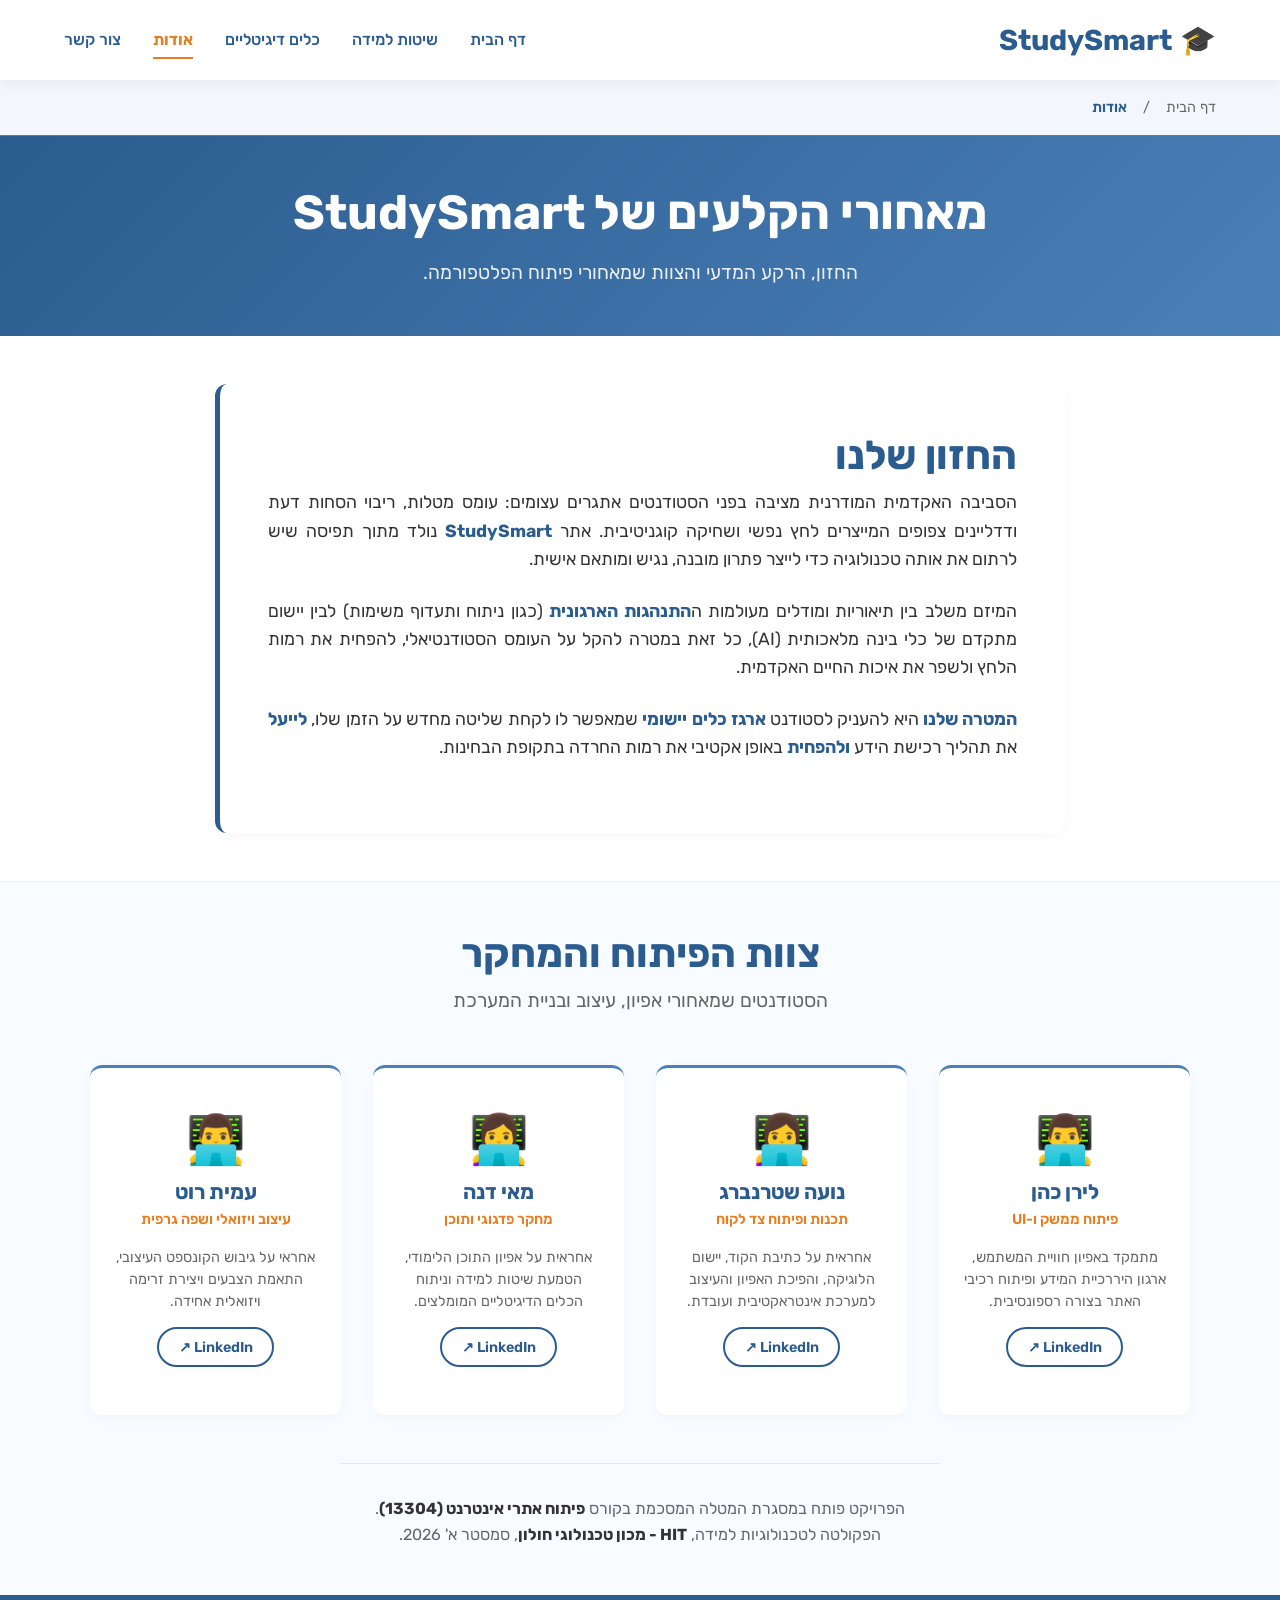
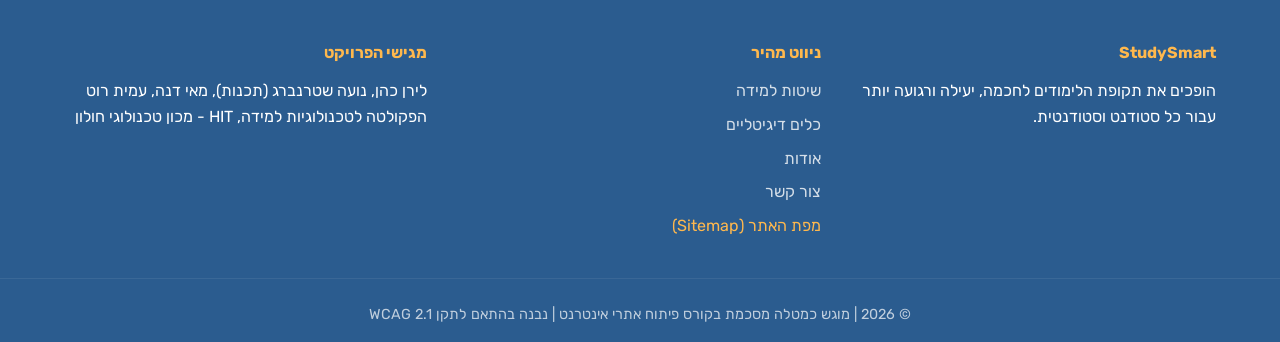
==== about.html @ d25eec4e "commit1 commit1" ====
﻿<!DOCTYPE html>
<html lang="he" dir="rtl">
    <head>
        <meta charset="UTF-8">
        <meta name="viewport" content="width=device-width, initial-scale=1.0">
        <meta name="description" content="אודות StudySmart - מיזם טכנולוגי-אקדמי לפיתוח מיומנויות למידה, ניהול זמן והפחתת לחץ בקרב סטודנטים.">
        <meta name="keywords" content="אודות, טכנולוגיות למידה, התנהגות ארגונית, ניהול זמן, HIT, למידה יעילה">
    
        <title>StudySmart | אודות הפרויקט</title>
        <link rel="icon" type="image/x-icon" href="img/favicon.ico">
    
        <link rel="preconnect" href="https://fonts.googleapis.com">
        <link rel="preconnect" href="https://fonts.gstatic.com" crossorigin>
        <link href="https://fonts.googleapis.com/css2?family=Rubik:wght@300;400;500;600;700&display=swap" rel="stylesheet">
    
        <link rel="stylesheet" href="styles/style.css">
    </head>
    <body>
        <header class="header">
        <div class="container navbar">
            <div class="logo-container">
                <a href="index.html" class="logo" aria-label="חזרה לדף הבית של StudySmart">
                    <span class="logo-icon" aria-hidden="true">🎓</span>
                    <span>StudySmart</span>
                </a>
            </div>
    
            <button class="hamburger" id="hamburger" aria-label="פתיחת תפריט ניווט" aria-expanded="false" aria-controls="navMenu">
                <span aria-hidden="true"></span>
                <span aria-hidden="true"></span>
                <span aria-hidden="true"></span>
            </button>
    
            <nav id="navMenu" aria-label="תפריט ניווט ראשי">
                <ul class="nav-menu">
                    <li><a href="index.html" class="nav-link">דף הבית</a></li>
                    <li><a href="methods.html" class="nav-link">שיטות למידה</a></li>
                    <li><a href="tools.html" class="nav-link">כלים דיגיטליים</a></li>
                    <li><a href="about.html" class="nav-link active" aria-current="page">אודות</a></li>
                    <li><a href="contactUs.html" class="nav-link">צור קשר</a></li>
                </ul>
            </nav>
        </div>
    </header>
        <main id="main-content">
            <nav aria-label="פירורי לחם" class="breadcrumbs-container">
                <div class="container">
                    <ol class="breadcrumbs">
                        <li><a href="index.html" title="חזרה לדף הבית">דף הבית</a></li>
                        <li aria-current="page">אודות</li>
                    </ol>
                </div>
            </nav>
        
            <section class="page-header text-center" aria-labelledby="page-title">
                <div class="container">
                    <h1 id="page-title" class="page-title">מאחורי הקלעים של StudySmart</h1>
                    <p class="page-subtitle">החזון, הרקע המדעי והצוות שמאחורי פיתוח הפלטפורמה.</p>
                </div>
            </section>
        
            <section id="project-vision" class="section section-light" aria-labelledby="vision-heading">
                <div class="container">
                    <div class="about-story-block">
                        <div class="story-content">
                            <h2 id="vision-heading" class="section-title">החזון שלנו</h2>
                            <p>הסביבה האקדמית המודרנית מציבה בפני הסטודנטים אתגרים עצומים: עומס מטלות, ריבוי הסחות דעת ודדליינים צפופים המייצרים לחץ נפשי ושחיקה קוגניטיבית. אתר <strong>StudySmart</strong> נולד מתוך תפיסה שיש לרתום את אותה טכנולוגיה כדי לייצר פתרון מובנה, נגיש ומותאם אישית.</p>
                            <p>המיזם משלב בין תיאוריות ומודלים מעולמות ה<strong>התנהגות הארגונית</strong> (כגון ניתוח ותעדוף משימות) לבין יישום מתקדם של כלי בינה מלאכותית (AI), כל זאת במטרה להקל על העומס הסטודנטיאלי, להפחית את רמות הלחץ ולשפר את איכות החיים האקדמית.</p>
                            <p>
                                <strong> המטרה שלנו </strong>
                                היא להעניק לסטודנט
                                <strong> ארגז כלים יישומי </strong>
                                שמאפשר לו לקחת שליטה מחדש על הזמן שלו,
                                <strong> לייעל </strong>
                                את תהליך רכישת הידע
                                <strong> ולהפחית </strong>
                                באופן אקטיבי את רמות החרדה בתקופת הבחינות.</p>
                        </div>
                    </div>
                </div>
            </section>
        
            <section id="project-team" class="section section-team" aria-labelledby="team-heading">
                <div class="container">
                    <div class="section-header">
                        <h2 id="team-heading" class="section-title">צוות הפיתוח והמחקר</h2>
                        <p class="section-subtitle">הסטודנטים שמאחורי אפיון, עיצוב ובניית המערכת</p>
                    </div>
        
                    <div class="team-grid">
                        <article class="team-card">
                            <div class="team-avatar" aria-hidden="true">👨‍💻</div>
                            <h3>לירן כהן</h3>
                            <p class="team-role">פיתוח ממשק ו-UI</p>
                            <p class="team-bio">מתמקד באפיון חוויית המשתמש, ארגון היררכיית המידע ופיתוח רכיבי האתר בצורה רספונסיבית.</p>
                            <a href="https://www.linkedin.com/in/lirancohen100/" target="_blank" rel="noopener noreferrer" class="btn btn-outline btn-small" style="margin-top: 15px;" aria-label="פרופיל הלינקדאין של לירן כהן">LinkedIn ↗</a>
                        </article>
        
                        <article class="team-card">
                            <div class="team-avatar" aria-hidden="true">👩‍💻</div>
                            <h3>נועה שטרנברג</h3>
                            <p class="team-role">תכנות ופיתוח צד לקוח</p>
                            <p class="team-bio"> אחראית על כתיבת הקוד, יישום הלוגיקה, והפיכת האפיון והעיצוב למערכת אינטראקטיבית ועובדת.</p>
                            <a href="https://www.linkedin.com/" target="_blank" rel="noopener noreferrer" class="btn btn-outline btn-small" style="margin-top: 15px;" aria-label="פרופיל הלינקדאין של נועה שטרנברג">LinkedIn ↗</a>
                        </article>
        
                        <article class="team-card">
                            <div class="team-avatar" aria-hidden="true">👩‍💻</div>
                            <h3>מאי דנה</h3>
                            <p class="team-role">מחקר פדגוגי ותוכן</p>
                            <p class="team-bio">אחראית על אפיון התוכן הלימודי, הטמעת שיטות למידה וניתוח הכלים הדיגיטליים המומלצים.</p>
                            <a href="https://www.linkedin.com/in/mai-dana-917b2a302/" target="_blank" rel="noopener noreferrer" class="btn btn-outline btn-small" style="margin-top: 15px;" aria-label="פרופיל הלינקדאין של מאי דנה">LinkedIn ↗</a>
                        </article>
        
                        <article class="team-card">
                            <div class="team-avatar" aria-hidden="true">👨‍💻</div>
                            <h3>עמית רוט</h3>
                            <p class="team-role">עיצוב ויזואלי ושפה גרפית</p>
                            <p class="team-bio">אחראי על גיבוש הקונספט העיצובי, התאמת הצבעים ויצירת זרימה ויזואלית אחידה.</p>
                            <a href="https://www.linkedin.com/in/amit-roth-a3557a398/?skipRedirect=true" target="_blank" rel="noopener noreferrer" class="btn btn-outline btn-small" style="margin-top: 15px;" aria-label="פרופיל הלינקדאין של עמית רוט">LinkedIn ↗</a>
                        </article>
                    </div>
        
                    <div class="academic-context text-center">
                        <p>הפרויקט פותח במסגרת המטלה המסכמת בקורס <strong>פיתוח אתרי אינטרנט (13304)</strong>.</p>
                        <p>הפקולטה לטכנולוגיות למידה, <strong>HIT - מכון טכנולוגי חולון</strong>, סמסטר א' 2026.</p>
                    </div>
                </div>
            </section>
        </main>
        <footer class="footer">
            <div class="container footer-content">
                <div class="footer-section">
                    <h4>StudySmart</h4>
                    <p>הופכים את תקופת הלימודים לחכמה, יעילה ורגועה יותר עבור כל סטודנט וסטודנטית.</p>
                </div>
        
                <div class="footer-section">
                    <h4>ניווט מהיר</h4>
                    <ul class="footer-links">
                        <li><a href="methods.html">שיטות למידה</a></li>
                        <li><a href="tools.html">כלים דיגיטליים</a></li>
                        <li><a href="about.html">אודות</a></li>
                        <li><a href="contactUs.html">צור קשר</a></li>
                        <li><a href="sitemap.html" class="highlight-link">מפת האתר (Sitemap)</a></li>
                    </ul>
                </div>
        
                <div class="footer-section">
                    <h4>מגישי הפרויקט</h4>
                    <p>לירן כהן, נועה שטרנברג (תכנות), מאי דנה, עמית רוט</p>
                    <p>הפקולטה לטכנולוגיות למידה, HIT - מכון טכנולוגי חולון</p>
                </div>
            </div>
        
            <div class="footer-bottom text-center">
                <p>&copy; 2026 | מוגש כמטלה מסכמת בקורס פיתוח אתרי אינטרנט | נבנה בהתאם לתקן WCAG 2.1</p>
            </div>
        </footer>
        <script src="jScripts/script.js"></script>
    </body>
</html>
---- styles/style.css ----
﻿/* ==========================================================================
   1. משתנים גלובליים והגדרות בסיס (Variables & Reset)
   ========================================================================== */
:root {
    --primary-color: #2b5c8f;
    --primary-light: #4a80b8;
    --secondary-color: #e67e22;
    --background-light: #f8fbff;
    --text-main: #333333;
    --text-muted: #666666;
    --white: #ffffff;
    --focus-color: #ffb84d;
    --tip-gradient: linear-gradient(135deg, #4b377c 0%, #6c5ce7 100%);
    --spacing-xs: 0.5rem;
    --spacing-sm: 1rem;
    --spacing-md: 1.5rem;
    --spacing-lg: 2rem;
    --spacing-xl: 3rem;
    --transition-fast: 0.2s ease;
    --transition-smooth: 0.4s ease-in-out;
}

* {
    margin: 0;
    padding: 0;
    box-sizing: border-box;
}

body {
    font-family: 'Rubik', sans-serif;
    background-color: var(--background-light);
    color: var(--text-main);
    line-height: 1.6;
    overflow-x: hidden;
    cursor: default;
}

h1, h2, h3, h4 {
    font-weight: 700;
    line-height: 1.2;
    color: var(--primary-color);
}

a {
    text-decoration: none;
    color: var(--primary-color);
    transition: color var(--transition-fast);
}

a:hover {
    color: var(--secondary-color);
}

.text-center {
    text-align: center;
}

/* ==========================================================================
   2. נגישות ועזרי תצוגה (Accessibility & Utilities)
   ========================================================================== */
.skip-to-main {
    position: absolute;
    top: 0;
    left: 0;
    background-color: var(--primary-color);
    color: var(--white);
    padding: var(--spacing-sm) var(--spacing-lg);
    z-index: 9999;
    opacity: 0;
    pointer-events: none;
    text-decoration: none;
    font-weight: 600;
}

.skip-to-main:focus {
    opacity: 1;
    pointer-events: auto;
}

a:focus, button:focus, input:focus, textarea:focus {
    outline: 3px solid var(--focus-color);
    outline-offset: 4px;
}

.visual-hidden {
    position: absolute;
    width: 1px;
    height: 1px;
    padding: 0;
    margin: 0;
    overflow: hidden;
    clip: rect(0, 0, 0, 0);
    border: 0;
}

/* ==========================================================================
   3. מבנה גלובלי (Layout, Header & Footer)
   ========================================================================== */
.container {
    max-width: 1200px;
    margin: 0 auto;
    padding: 0 var(--spacing-md);
    width: 100%;
}

main > section {
    padding: var(--spacing-xl) 0;
}

.section-light {
    background-color: var(--white);
}

.section-header {
    text-align: center;
    margin-bottom: var(--spacing-xl);
}

.section-title {
    font-size: 2.5rem;
    margin-bottom: var(--spacing-xs);
}

.section-subtitle {
    font-size: 1.2rem;
    color: var(--text-muted);
}

/* --- Header & Navbar --- */
.header {
    background-color: var(--white);
    box-shadow: 0 4px 15px rgba(0, 0, 0, 0.05);
    position: sticky;
    top: 0;
    z-index: 1000;
}

.navbar {
    display: flex;
    justify-content: space-between;
    align-items: center;
    height: 80px;
}

.logo-container {
    font-size: 1.8rem;
    margin: 0;
}

.logo {
    display: flex;
    align-items: center;
    gap: var(--spacing-xs);
    font-weight: 700;
}

.nav-menu {
    display: flex;
    list-style: none;
    gap: var(--spacing-lg);
}

.nav-link[aria-current="page"] {
    color: var(--secondary-color);
    font-weight: 700;
    border-bottom: 2px solid var(--secondary-color);
}

.nav-link {
    font-weight: 500;
    padding: var(--spacing-xs) 0;
}

.hamburger {
    display: none;
    background: none;
    border: none;
    cursor: pointer;
    flex-direction: column;
    gap: 5px;
    padding: 5px;
}

.hamburger span {
    display: block;
    width: 25px;
    height: 3px;
    background-color: var(--primary-color);
    border-radius: 3px;
    transition: var(--transition-fast);
}

/* --- Footer --- */
.footer {
    background-color: var(--primary-color);
    color: var(--white);
    padding: var(--spacing-xl) 0 var(--spacing-sm);
}

.footer h4 {
    color: var(--focus-color);
    margin-bottom: var(--spacing-sm);
}

.footer-content {
    display: grid;
    grid-template-columns: repeat(auto-fit, minmax(200px, 1fr));
    gap: var(--spacing-lg);
    margin-bottom: var(--spacing-lg);
}

.footer-links {
    list-style: none;
}

.footer-links li {
    margin-bottom: var(--spacing-xs);
}

.footer-links a {
    color: var(--white);
    opacity: 0.8;
}

.footer-links a:hover, .footer-links .highlight-link {
    opacity: 1;
    color: var(--focus-color);
}

.footer-bottom {
    border-top: 1px solid rgba(255, 255, 255, 0.1);
    padding-top: var(--spacing-md);
    font-size: 0.9rem;
    opacity: 0.7;
}

/* ==========================================================================
   4. רכיבי UI קבועים (Components)
   ========================================================================== */
/* --- Buttons --- */
.btn {
    display: inline-block;
    padding: var(--spacing-sm) var(--spacing-lg);
    border-radius: 30px;
    font-weight: 600;
    text-align: center;
    cursor: pointer;
    transition: all var(--transition-fast);
    border: 2px solid transparent;
}

.btn-small {
    padding: 0.4rem 1.2rem;
    font-size: 0.9rem;
}

.btn-primary {
    background-color: var(--primary-color);
    color: var(--white);
    box-shadow: 0 4px 10px rgba(43, 92, 143, 0.3);
}

.btn-secondary {
    background-color: var(--secondary-color);
    color: var(--white);
    box-shadow: 0 4px 10px rgba(230, 126, 34, 0.3);
}

.btn-outline {
    background-color: transparent;
    color: var(--primary-color);
    border-color: var(--primary-color);
}

/* --- Breadcrumbs --- */
.breadcrumbs-container {
    background-color: rgba(0, 0, 0, 0.02);
    padding: var(--spacing-sm) 0;
    border-bottom: 1px solid var(--primary-light);
}

.breadcrumbs {
    list-style: none;
    display: flex;
    gap: var(--spacing-sm);
    font-size: 0.9rem;
}

.breadcrumbs li {
    display: flex;
    align-items: center;
}

.breadcrumbs li:not(:last-child)::after {
    content: '/';
    margin-right: var(--spacing-sm);
    color: var(--text-muted);
}

.breadcrumbs a {
    color: var(--text-muted);
}

.breadcrumbs a:hover {
    color: var(--primary-color);
}

.breadcrumbs li[aria-current="page"] {
    font-weight: 600;
    color: var(--primary-color);
}

/* --- Page Headers --- */
.page-header {
    padding: var(--spacing-xl) 0;
    background: linear-gradient(135deg, var(--primary-color) 0%, var(--primary-light) 100%);
}

.page-title {
    font-size: 3rem;
    color: var(--white);
    margin-bottom: var(--spacing-sm);
}

.page-subtitle {
    font-size: 1.2rem;
    color: rgba(255, 255, 255, 0.9);
}

/* --- Forms (Global styles derived from contact form) --- */
.form-group {
    display: flex;
    flex-direction: column;
    gap: var(--spacing-xs);
}

.form-group label {
    font-weight: 600;
    font-size: 0.95rem;
    color: var(--primary-color);
}

.required-star {
    color: #e74c3c;
    margin-right: 0.2rem;
}

.form-group input,
.form-group select,
.form-group textarea {
    font-family: 'Rubik', sans-serif;
    padding: var(--spacing-sm);
    border: 1px solid var(--primary-light);
    border-radius: 6px;
    font-size: 1rem;
    background-color: var(--background-light);
    color: var(--text-main);
    transition: border-color var(--transition-fast), box-shadow var(--transition-fast);
    width: 100%;
}

.form-group input:focus,
.form-group select:focus,
.form-group textarea:focus {
    border-color: var(--primary-color);
    box-shadow: 0 0 0 3px rgba(43, 92, 143, 0.15);
}

/* ==========================================================================
   5. סקשנים - עמוד הבית (Home Page Sections)
   ========================================================================== */
/* --- Hero --- */
.hero {
    text-align: center;
    padding: 80px 0;
    position: relative;
    border-bottom: 5px solid var(--secondary-color);

    background-image: linear-gradient(rgba(0, 0, 0, 0.2), rgba(0, 0, 0, 0.2)), url("../img/bg.png");
    background-repeat: no-repeat;
    background-position: center center;
    background-size: cover;
}

.hero-content {
    background-color: rgba(255, 255, 255, 0.9);
    padding: var(--spacing-xl);
    border-radius: 15px;
    box-shadow: 0 10px 30px rgba(0, 0, 0, 0.05);
    max-width: 800px;
    margin: 0 auto;
}

.hero-title {
    font-size: 3.2rem;
    margin-bottom: var(--spacing-sm);
}

.hero-subtitle {
    font-size: 1.2rem;
    margin-bottom: var(--spacing-lg);
    color: var(--text-muted);
}

.hero-buttons {
    display: flex;
    justify-content: center;
    gap: var(--spacing-md);
}

/* --- Feature Cards --- */
.cards-grid {
    display: grid;
    grid-template-columns: repeat(auto-fit, minmax(250px, 1fr));
    gap: var(--spacing-lg);
}

.feature-card {
    display: flex;
    flex-direction: column;
    background-color: var(--white);
    padding: var(--spacing-xl) var(--spacing-lg);
    border-radius: 12px;
    text-align: center;
    box-shadow: 0 5px 15px rgba(0, 0, 0, 0.05);
    border-top: 4px solid var(--primary-light);
    transition: transform var(--transition-smooth), box-shadow var(--transition-smooth);
}

.card-icon {
    font-size: 3rem;
    margin-bottom: var(--spacing-md);
}

.feature-card h3 {
    margin-bottom: var(--spacing-sm);
}

.feature-card p {
    flex-grow: 1;
    color: var(--text-muted);
    margin-bottom: 2.5rem;
}

/* --- Sound Lab --- */
.section-sounds {
    background-color: var(--background-light);
    border-top: 1px solid rgba(0, 0, 0, 0.05);
}

.sounds-grid {
    display: grid;
    grid-template-columns: repeat(auto-fit, minmax(280px, 1fr));
    gap: var(--spacing-lg);
}

.sound-card {
    background-color: var(--white);
    padding: var(--spacing-xl);
    border-radius: 15px;
    text-align: center;
    box-shadow: 0 4px 15px rgba(0, 0, 0, 0.04);
    transition: transform var(--transition-fast), box-shadow var(--transition-fast);
    border-bottom: 4px solid var(--primary-light);
}

.sound-icon {
    font-size: 3.5rem;
    margin-bottom: var(--spacing-md);
    display: inline-block;
    padding: var(--spacing-sm);
    background-color: var(--background-light);
    border-radius: 50%;
}

.sound-content h3 {
    margin-bottom: var(--spacing-sm);
    font-size: 1.4rem;
}

.sound-content p {
    color: var(--text-muted);
    margin-bottom: var(--spacing-lg);
    font-size: 0.95rem;
}

/* --- Tip of the Day (Aside) --- */
.tip-of-the-day {
    background: var(--tip-gradient);
    color: var(--white);
    padding: var(--spacing-xl) 0;
    border-radius: 10px;
    margin-top: var(--spacing-xl);
    margin-bottom: 80px;
    box-shadow: 0 10px 25px rgba(75, 55, 124, 0.25);
}

.tip-of-the-day h2 {
    color: var(--focus-color);
    font-size: 2rem;
    margin-bottom: var(--spacing-sm);
}

.aside-text {
    font-size: 1.2rem;
    max-width: 800px;
    margin: 0 auto;
    font-weight: 400;
}

/* ==========================================================================
   6. עמודים פנימיים (Internal Pages)
   ========================================================================== */

/* --- 6.1 שיטות: מטריצת אייזנהואר --- */
.eisenhower-grid {
    display: grid;
    grid-template-columns: 1fr 1fr;
    gap: var(--spacing-md);
    max-width: 900px;
    margin: 0 auto;
}

.matrix-box {
    background-color: var(--white);
    padding: var(--spacing-lg);
    border-radius: 12px;
    box-shadow: 0 4px 15px rgba(0, 0, 0, 0.05);
    border-right: 5px solid transparent;
    transition: transform var(--transition-fast), box-shadow var(--transition-fast);
}

.matrix-box h3 {
    margin-bottom: var(--spacing-xs);
    font-size: 1.3rem;
}

.matrix-tag {
    display: inline-block;
    padding: 0.2rem 0.6rem;
    border-radius: 4px;
    font-size: 0.8rem;
    font-weight: 700;
    margin-bottom: var(--spacing-md);
    color: var(--white);
}

.box-do { border-right-color: #e74c3c; }
.box-do .matrix-tag { background-color: #e74c3c; }
.box-do h3 { color: #e74c3c; }

.box-schedule { border-right-color: #3498db; }
.box-schedule .matrix-tag { background-color: #3498db; }
.box-schedule h3 { color: #3498db; }

.box-delegate { border-right-color: #f39c12; }
.box-delegate .matrix-tag { background-color: #f39c12; }
.box-delegate h3 { color: #f39c12; }

.box-drop { border-right-color: #9b59b6; }
.box-drop .matrix-tag { background-color: #9b59b6; }
.box-drop h3 { color: #9b59b6; }

.eisenhower-grid-wrapper {
    display: grid;
    grid-template-columns: 1fr 350px;
    gap: 40px;
    align-items: start;
    margin-top: var(--spacing-xl);
}

/* עיצוב הקנבס והפתקים */
.practice-canvas-area {
    background-color: #fcfcfc;
    border: 2px dashed var(--primary-light);
    border-radius: 15px;
    padding: 25px;
    box-shadow: inset 0 0 15px rgba(0,0,0,0.02);
}

.task-input-group {
    display: flex;
    gap: 10px;
    margin: 20px 0;
}

.notes-pool {
    min-height: 300px;
    display: flex;
    flex-wrap: wrap;
    gap: 15px;
    padding: 10px;
    background-color: rgba(0,0,0,0.02);
    border-radius: 8px;
}

.sticky-note {
    background-color: #fff4bd;
    color: #333;
    padding: 15px;
    width: 130px;
    min-height: 80px;
    box-shadow: 3px 3px 10px rgba(0,0,0,0.1);
    border-radius: 2px;
    cursor: grab;
    font-weight: 500;
    font-size: 0.9rem;
    text-align: center;
    display: flex;
    align-items: center;
    justify-content: center;
    border-bottom: 2px solid #e1d48c;
}

/* מצב גרירה מעל רבע */
.matrix-box.drag-over {
    background-color: rgba(43, 92, 143, 0.1);
    border-style: dashed;
}

/* --- 6.2 שיטות: פומודורו --- */
.steps-list {
    margin-top: var(--spacing-md);
    padding-right: var(--spacing-lg);
}

.steps-list li {
    margin-bottom: var(--spacing-sm);
    padding-right: var(--spacing-xs);
}

.pomodoro-interactive-widget {
    display: flex;
    flex-direction: column;
    align-items: center;
    justify-content: center;
    margin: var(--spacing-lg) 0;
}

.timer-wrapper {
    position: relative;
    width: 200px;
    height: 200px;
}

/* סיבוב ה-SVG כדי שהפס האדום יתחיל בדיוק מלמעלה (12 בשעון) */
.progress-ring {
    transform: rotate(270deg);
}

.progress-ring-active {
    stroke-dasharray: 553; /* היקף המעגל */
    stroke-dashoffset: 0;
    transition: stroke-dashoffset 1s linear;
    stroke-linecap: round;
}

/* מרכוז הטקסט בתוך העיגול בצורה נקייה */
.timer-display {
    position: absolute;
    top: 0;
    left: 0;
    width: 100%;
    height: 100%;
    display: flex;
    align-items: center;
    justify-content: center;
    font-size: 3.5rem;
    font-weight: 700;
    color: var(--primary-color);
    font-family: 'Rubik', sans-serif;
}

.timer-controls {
    margin-top: var(--spacing-md);
    display: flex;
    gap: var(--spacing-sm);
}

/* פריסת שתי כרטיסיות לפומודורו */
.pomodoro-split-layout {
    display: grid;
    grid-template-columns: 1.5fr 1fr; /* נותן קצת יותר מקום לטקסט מאשר לטיימר */
    gap: 30px;
    align-items: stretch; /* דואג ששתי הכרטיסיות יהיו באותו גובה */
    margin-top: var(--spacing-lg);
}

/* עיצוב משותף לשתי הכרטיסיות */
.pomodoro-info-card,
.pomodoro-timer-card {
    background-color: var(--white);
    border-radius: 15px;
    padding: 40px;
    box-shadow: 0 5px 20px rgba(0, 0, 0, 0.05);
    border: 1px solid rgba(0, 0, 0, 0.02);
}

/* מירכוז התוכן בתוך כרטיסיית הטיימר */
.pomodoro-timer-card {
    display: flex;
    flex-direction: column;
    align-items: center;
    text-align: center;
    justify-content: center;
}

/* --- 6.3 כלים דיגיטליים --- */
.tools-layout {
    display: grid;
    grid-template-columns: repeat(auto-fit, minmax(300px, 1fr));
    gap: var(--spacing-lg);
    max-width: 1000px;
    margin: 0 auto;
}

.tool-item-card {
    display: flex;
    flex-direction: column;
    background-color: var(--white);
    padding: var(--spacing-lg);
    border-radius: 12px;
    box-shadow: 0 4px 12px rgba(0, 0, 0, 0.03);
    border: 1px solid rgba(43, 92, 143, 0.1);
    transition: transform var(--transition-fast), box-shadow var(--transition-fast);
}

.tool-badge {
    align-self: flex-start;
    background-color: rgba(230, 126, 34, 0.12);
    color: var(--secondary-color);
    padding: 0.2rem 0.8rem;
    border-radius: 4px;
    font-size: 0.8rem;
    font-weight: 600;
    margin-bottom: var(--spacing-sm);
}

.tool-item-card h3 {
    font-size: 1.4rem;
    margin-bottom: var(--spacing-xs);
    color: var(--primary-color);
}

.tool-item-card p {
    color: var(--text-muted);
    font-size: 0.95rem;
    margin-bottom: var(--spacing-lg);
    flex-grow: 1;
}

.tool-item-card .btn {
    align-self: flex-start;
}

.quizlet-banner-box {
    display: flex;
    align-items: center;
    background: linear-gradient(135deg, #edf4fc 0%, #dbe9f9 100%);
    padding: var(--spacing-xl);
    border-radius: 15px;
    gap: var(--spacing-xl);
    box-shadow: 0 5px 15px rgba(0, 0, 0, 0.03);
}

.tool-logo {
    width: 100px;
    max-height: 100%;
    object-fit: contain;
    filter: drop-shadow(0 2px 4px rgba(0,0,0,0.05));
}

.quizlet-main-logo {
    width: 100px;
    height: auto;
    filter: drop-shadow(0 4px 8px rgba(0,0,0,0.1));
}

.quizlet-info {
    flex: 2;
}

.quizlet-info h2 {
    font-size: 2rem;
    margin-bottom: var(--spacing-sm);
    color: var(--primary-color);
}

.quizlet-info p {
    color: var(--text-main);
    margin-bottom: var(--spacing-lg);
    font-size: 1.05rem;
}

.quizlet-visual-container {
    flex: 1;
    font-size: 5rem;
    text-align: center;
    line-height: 1;
}

/* --- 6.4 עמוד אודות --- */
.about-story-block {
    max-width: 850px;
    margin: 0 auto;
    background-color: var(--white);
    padding: var(--spacing-xl);
    border-radius: 12px;
    box-shadow: 0 4px 15px rgba(0, 0, 0, 0.03);
    border-left: 5px solid var(--primary-color);
}

.story-content p {
    font-size: 1.1rem;
    color: var(--text-main);
    margin-bottom: var(--spacing-md);
    text-align: justify;
}

.story-content strong {
    color: var(--primary-color);
}

.section-team {
    background-color: var(--background-light);
    border-top: 1px solid rgba(0, 0, 0, 0.05);
}

.team-grid {
    display: grid;
    grid-template-columns: repeat(auto-fit, minmax(220px, 1fr));
    gap: var(--spacing-lg);
    max-width: 1100px;
    margin: 0 auto var(--spacing-xl);
}

.team-card {
    background-color: var(--white);
    padding: var(--spacing-xl) var(--spacing-md);
    border-radius: 12px;
    text-align: center;
    box-shadow: 0 4px 12px rgba(0, 0, 0, 0.03);
    border-top: 3px solid var(--primary-light);
    transition: transform var(--transition-fast), box-shadow var(--transition-fast);
}

.team-avatar {
    font-size: 3rem;
    margin-bottom: var(--spacing-sm);
    line-height: 1;
}

.team-card h3 {
    font-size: 1.3rem;
    color: var(--primary-color);
    margin-bottom: 0.2rem;
}

.team-role {
    font-size: 0.9rem;
    font-weight: 600;
    color: var(--secondary-color);
    margin-bottom: var(--spacing-sm);
}

.team-bio {
    font-size: 0.9rem;
    color: var(--text-muted);
    line-height: 1.5;
}

.academic-context {
    max-width: 600px;
    margin: var(--spacing-xl) auto 0;
    padding-top: var(--spacing-lg);
    border-top: 1px solid rgba(0, 0, 0, 0.08);
    color: var(--text-muted);
    font-size: 1rem;
}

.academic-context strong {
    color: var(--text-main);
}

/* --- 6.5 צור קשר --- */
.contact-wrapper {
    display: grid;
    grid-template-columns: 2fr 1fr;
    gap: var(--spacing-xl);
    max-width: 1100px;
    margin: 0 auto;
}

.contact-form-container {
    background-color: var(--white);
    padding: var(--spacing-xl);
    border-radius: 12px;
    box-shadow: 0 4px 15px rgba(0, 0, 0, 0.03);
}

.contact-form {
    display: flex;
    flex-direction: column;
    gap: var(--spacing-md);
}

.btn-submit {
    align-self: flex-start;
    padding: var(--spacing-sm) var(--spacing-xl);
    font-size: 1.05rem;
}

.contact-info-container {
    display: flex;
    flex-direction: column;
    gap: var(--spacing-lg);
}

.info-card {
    background-color: var(--white);
    padding: var(--spacing-lg);
    border-radius: 12px;
    box-shadow: 0 4px 15px rgba(0, 0, 0, 0.03);
    border-right: 4px solid var(--secondary-color);
}

.info-card h3 {
    font-size: 1.25rem;
    margin-bottom: var(--spacing-sm);
    color: var(--primary-color);
}

.info-details {
    color: var(--text-muted);
    font-size: 0.95rem;
    margin-bottom: var(--spacing-md);
}

.info-list,
.team-names-list {
    list-style: none;
    display: flex;
    flex-direction: column;
    gap: var(--spacing-xs);
    font-size: 0.95rem;
}

.info-list li strong {
    color: var(--primary-color);
}

.team-names-list li {
    position: relative;
    padding-right: var(--spacing-sm);
}

.team-names-list li::before {
    content: "•";
    color: var(--secondary-color);
    position: absolute;
    right: 0;
    font-weight: bold;
}

/* --- 6.6 מפת האתר --- */
.sitemap-container {
    max-width: 800px;
    margin: 0 auto;
    background-color: var(--white);
    padding: var(--spacing-xl);
    border-radius: 12px;
    box-shadow: 0 4px 15px rgba(0, 0, 0, 0.03);
}

.sitemap-list,
.sitemap-sublist,
.sitemap-sublist-inner {
    list-style: none;
}

.sitemap-sublist {
    padding-right: var(--spacing-lg);
    margin-top: var(--spacing-md);
    border-right: 2px solid var(--primary-light);
}

.sitemap-sublist-inner {
    padding-right: var(--spacing-lg);
    margin-top: var(--spacing-xs);
    border-right: 2px dashed rgba(43, 92, 143, 0.3);
    margin-bottom: var(--spacing-md);
}

.sitemap-list li {
    margin-bottom: var(--spacing-sm);
    position: relative;
}

.sitemap-link,
.sitemap-link-minor {
    display: inline-block;
    padding: var(--spacing-xs) var(--spacing-sm);
    border-radius: 6px;
    transition: background-color var(--transition-fast), color var(--transition-fast);
}

.sitemap-main {
    font-size: 1.4rem;
    font-weight: 700;
    color: var(--primary-color);
    background-color: rgba(43, 92, 143, 0.1);
}

.sitemap-link {
    font-size: 1.1rem;
    font-weight: 600;
}

.sitemap-link-minor {
    font-size: 0.95rem;
    color: var(--text-muted);
}

.sitemap-current {
    color: var(--secondary-color);
    pointer-events: none;
}

/* ==========================================================================
   7. אפקטים ואנימציות (Effects & Animations)
   ========================================================================== */

/* --- Custom Cursor --- */
.custom-cursor {
    width: 20px;
    height: 20px;
    background-color: rgba(230, 126, 34, 0.3);
    border: 2px solid var(--secondary-color);
    border-radius: 50%;
    position: fixed;
    top: 0;
    left: 0;
    pointer-events: none;
    z-index: 10000;
    transform: translate(0, 0);
    display: none;
}

.custom-cursor.hover {
    transform: scale(1.6);
    background-color: rgba(43, 92, 143, 0.2);
    border-color: var(--primary-color);
}

/* --- Scroll Indicator Animation --- */
.scroll-indicator {
    display: block;
    margin: var(--spacing-xl) auto 0;
    font-size: 2rem;
    color: var(--white);
    animation: bounce 2s infinite;
}

@keyframes bounce {
    0%, 20%, 50%, 80%, 100% { transform: translateY(0); }
    40% { transform: translateY(10px); }
    60% { transform: translateY(5px); }
}

/* --- Button Hover Effects --- */
.btn:hover {
    transform: scale(1.05);
}

.btn-primary:hover, .btn-secondary:hover {
    box-shadow: 0 8px 15px rgba(0, 0, 0, 0.15);
    color: var(--white);
}

.btn-outline:hover {
    background-color: var(--primary-color);
    color: var(--white);
}

/* --- Cards Hover Effects --- */
.feature-card:hover {
    transform: scale(1.03);
    box-shadow: 0 15px 30px rgba(0, 0, 0, 0.1);
}

.sound-card:hover {
    transform: scale(1.04);
    box-shadow: 0 12px 25px rgba(0, 0, 0, 0.08);
    border-bottom-color: var(--secondary-color);
}

.matrix-box:hover {
    transform: scale(1.02);
    box-shadow: 0 8px 20px rgba(0, 0, 0, 0.1);
}

.tool-item-card:hover {
    transform: scale(1.02);
    box-shadow: 0 10px 20px rgba(0, 0, 0, 0.08);
}

.team-card:hover {
    transform: scale(1.03);
    box-shadow: 0 10px 20px rgba(0, 0, 0, 0.08);
    border-top-color: var(--secondary-color);
}

/* --- Sitemap Link Hover Effects --- */
.sitemap-link:hover,
.sitemap-link-minor:hover {
    background-color: var(--primary-light);
    color: var(--white);
}

/* ==========================================================================
   8. רספונסיביות (Media Queries)
   ========================================================================== */

/* --- טאבלטים ומסכים בינוניים (max-width: 992px) --- */
@media screen and (max-width: 992px) {
    /* כותרות ראשיות ופתיח */
    .hero-title, .page-title {
        font-size: 2.8rem;
    }

    .section-title {
        font-size: 2.2rem;
    }

    .hero-content {
        padding: var(--spacing-lg);
    }

    /* עמוד שיטות למידה - פומודורו ומטריצת אייזנהואר */
    .eisenhower-grid {
        grid-template-columns: 1fr;
    }

    .eisenhower-grid-wrapper {
        grid-template-columns: 1fr;
    }

    .pomodoro-split-layout {
        grid-template-columns: 1fr;
    }

    .steps-list {
        padding-right: 0;
        text-align: right;
        display: inline-block;
        margin-top: var(--spacing-lg);
    }

    /* עמוד כלים דיגיטליים - באנר קוויזלט */
    .quizlet-banner-box {
        flex-direction: column;
        text-align: center;
    }

    .quizlet-info .btn {
        margin: 0 auto;
    }

    /* עמוד צור קשר */
    .contact-wrapper {
        grid-template-columns: 1fr;
        gap: var(--spacing-xl);
    }

    .btn-submit {
        width: 100%;
    }

    /* עמוד אודות - רשת חברי הצוות */
    .team-grid {
        grid-template-columns: repeat(2, 1fr);
    }

    .about-story-block {
        padding: var(--spacing-lg);
    }

    /* פוטר */
    .footer-content {
        grid-template-columns: repeat(2, 1fr);
    }
}

/* --- מובייל ומסכים קטנים (max-width: 768px) --- */
@media screen and (max-width: 768px) {
    /* תפריט ניווט ותיקון תפריט המבורגר */
    .hamburger {
        display: flex;
    }

    .nav-menu {
        display: none;
        flex-direction: column;
        position: absolute;
        top: 80px;
        left: 0;
        width: 100%;
        background-color: var(--white);
        box-shadow: 0 10px 15px rgba(0, 0, 0, 0.1);
        padding: var(--spacing-md) 0;
    }

    #navMenu.active .nav-menu {
        display: flex;
    }

    /* אזור הפתיח (Hero) */
    .hero {
        padding: 40px 0;
        min-height: 80vh;
        display: flex;
        align-items: center;
    }

    .hero-content {
        width: 90%;
        padding: var(--spacing-lg);
        margin: 0 auto;
    }

    .hero-title {
        font-size: 2.2rem;
    }

    .hero-buttons {
        flex-direction: column;
        width: 100%;
    }

    .hero-buttons .btn {
        width: 100%;
        margin-bottom: 10px;
    }

    /* ביטול עכבר מותאם במסכי מגע */
    .custom-cursor {
        display: none !important;
    }

    body {
        cursor: auto;
    }

    /* שיטות - פומודורו טיימר */
    .timer-controls {
        flex-direction: column;
        width: 100%;
        max-width: 200px;
    }

    /* כלים דיגיטליים - Quizlet */
    .quizlet-banner-box {
        flex-direction: column;
        text-align: center;
        padding: var(--spacing-lg);
    }

    .quizlet-info .btn {
        display: block;
        width: 100%;
    }

    /* אודות */
    .about-story-block {
        padding: var(--spacing-lg);
    }

    .team-grid {
        grid-template-columns: 1fr;
        max-width: 320px;
    }
}
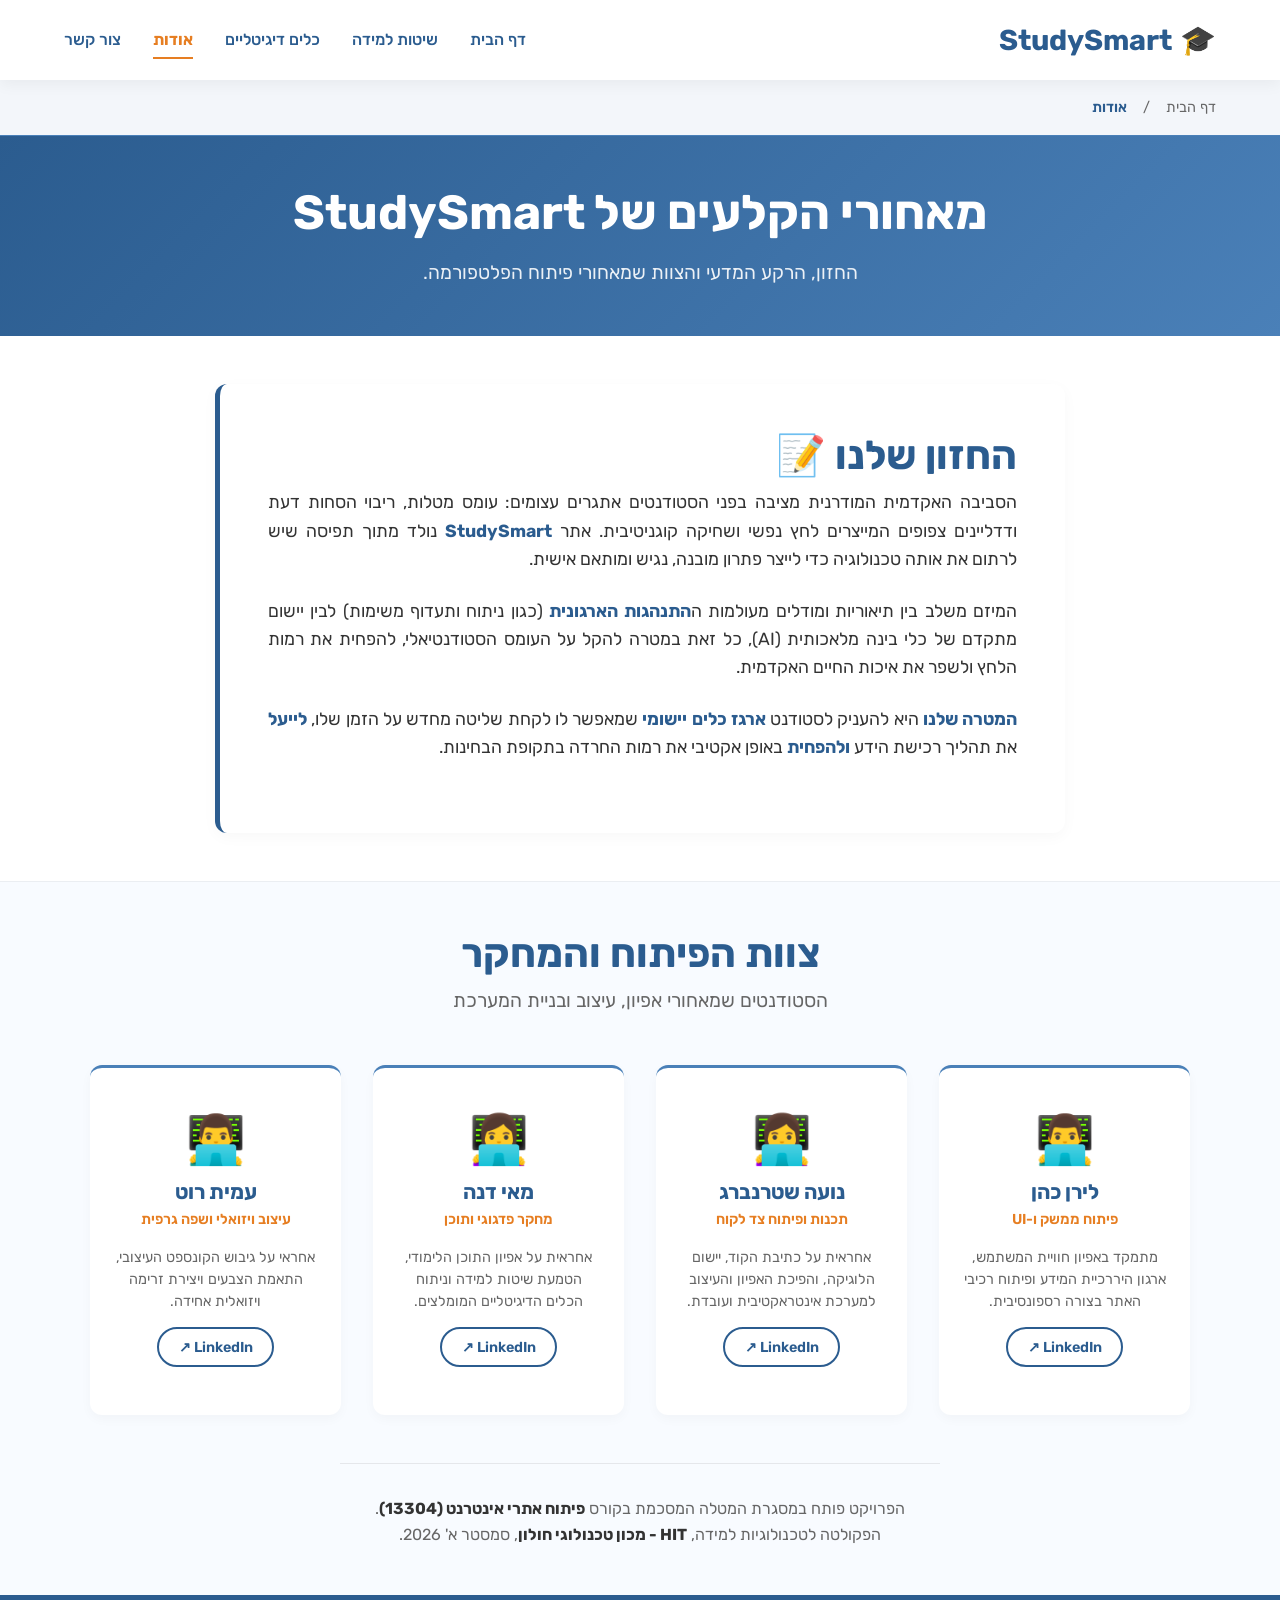
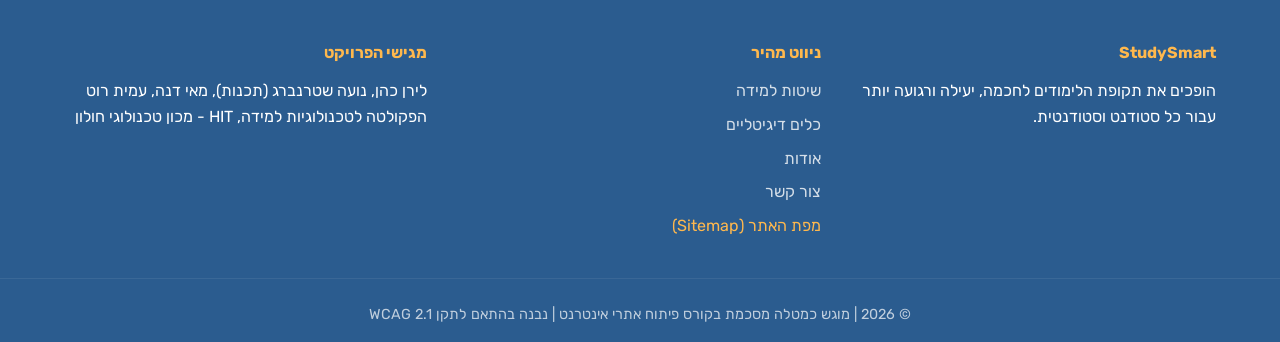
==== commit baf138fd: "commit3 commit3" ====
--- a/about.html
+++ b/about.html
@@ -63,7 +63,7 @@
                 <div class="container">
                     <div class="about-story-block">
                         <div class="story-content">
-                            <h2 id="vision-heading" class="section-title">החזון שלנו</h2>
+                            <h2 id="vision-heading" class="section-title">החזון שלנו 📝</h2>
                             <p>הסביבה האקדמית המודרנית מציבה בפני הסטודנטים אתגרים עצומים: עומס מטלות, ריבוי הסחות דעת ודדליינים צפופים המייצרים לחץ נפשי ושחיקה קוגניטיבית. אתר <strong>StudySmart</strong> נולד מתוך תפיסה שיש לרתום את אותה טכנולוגיה כדי לייצר פתרון מובנה, נגיש ומותאם אישית.</p>
                             <p>המיזם משלב בין תיאוריות ומודלים מעולמות ה<strong>התנהגות הארגונית</strong> (כגון ניתוח ותעדוף משימות) לבין יישום מתקדם של כלי בינה מלאכותית (AI), כל זאת במטרה להקל על העומס הסטודנטיאלי, להפחית את רמות הלחץ ולשפר את איכות החיים האקדמית.</p>
                             <p>
@@ -89,7 +89,7 @@
         
                     <div class="team-grid">
                         <article class="team-card">
-                            <div class="team-avatar" aria-hidden="true">👨‍💻</div>
+                            <div class="team-avatar" role="img" aria-label="מתכנת" title="מתכנת בצוות">👨‍💻</div>
                             <h3>לירן כהן</h3>
                             <p class="team-role">פיתוח ממשק ו-UI</p>
                             <p class="team-bio">מתמקד באפיון חוויית המשתמש, ארגון היררכיית המידע ופיתוח רכיבי האתר בצורה רספונסיבית.</p>
@@ -97,7 +97,7 @@
                         </article>
         
                         <article class="team-card">
-                            <div class="team-avatar" aria-hidden="true">👩‍💻</div>
+                            <div class="team-avatar" role="img" aria-label="מתכנתת" title="מתכנתת בצוות">👩‍💻</div>
                             <h3>נועה שטרנברג</h3>
                             <p class="team-role">תכנות ופיתוח צד לקוח</p>
                             <p class="team-bio"> אחראית על כתיבת הקוד, יישום הלוגיקה, והפיכת האפיון והעיצוב למערכת אינטראקטיבית ועובדת.</p>
@@ -105,7 +105,7 @@
                         </article>
         
                         <article class="team-card">
-                            <div class="team-avatar" aria-hidden="true">👩‍💻</div>
+                            <div class="team-avatar" role="img" aria-label="מתכנתת" title="מתכנתת בצוות">👩‍💻</div>
                             <h3>מאי דנה</h3>
                             <p class="team-role">מחקר פדגוגי ותוכן</p>
                             <p class="team-bio">אחראית על אפיון התוכן הלימודי, הטמעת שיטות למידה וניתוח הכלים הדיגיטליים המומלצים.</p>
@@ -113,7 +113,7 @@
                         </article>
         
                         <article class="team-card">
-                            <div class="team-avatar" aria-hidden="true">👨‍💻</div>
+                            <div class="team-avatar" role="img" aria-label="מתכנת" title="מתכנת בצוות">👨‍💻</div>
                             <h3>עמית רוט</h3>
                             <p class="team-role">עיצוב ויזואלי ושפה גרפית</p>
                             <p class="team-bio">אחראי על גיבוש הקונספט העיצובי, התאמת הצבעים ויצירת זרימה ויזואלית אחידה.</p>
--- a/styles/style.css
+++ b/styles/style.css
@@ -1,56 +1,92 @@
 ﻿/* ==========================================================================
    1. משתנים גלובליים והגדרות בסיס (Variables & Reset)
    ========================================================================== */
+
+/* הגדרת משתני CSS גלובליים לשימוש חוזר בכל האתר */
 :root {
+    /* צבע ראשי - כחול כהה */
     --primary-color: #2b5c8f;
+    /* צבע ראשי בהיר - כחול בהיר */
     --primary-light: #4a80b8;
+    /* צבע משני - כתום חם */
     --secondary-color: #e67e22;
+    /* צבע רקע כללי של האתר - כחלחל בהיר מאד */
     --background-light: #f8fbff;
+    /* צבע טקסט ראשי - שחור/אפור כהה */
     --text-main: #333333;
+    /* צבע טקסט משני/עמום - אפור */
     --text-muted: #666666;
+    /* צבע לבן נקי */
     --white: #ffffff;
+    /* צבע חיווי פוקוס נגישות - צהוב/כתום בהיר */
     --focus-color: #ffb84d;
+    /* גראדיאנט (מעבר צבעים) לטיפ היומי - סגול */
     --tip-gradient: linear-gradient(135deg, #4b377c 0%, #6c5ce7 100%);
+    /* מרווחים קבועים - אקסטרה קטן */
     --spacing-xs: 0.5rem;
+    /* מרווחים קבועים - קטן */
     --spacing-sm: 1rem;
+    /* מרווחים קבועים - בינוני */
     --spacing-md: 1.5rem;
+    /* מרווחים קבועים - גדול */
     --spacing-lg: 2rem;
+    /* מרווחים קבועים - אקסטרה גדול */
     --spacing-xl: 3rem;
+    /* מעבר מהיר של אנימציה */
     --transition-fast: 0.2s ease;
+    /* מעבר חלק ומורכב של אנימציה */
     --transition-smooth: 0.4s ease-in-out;
 }
 
+/* איפוס גלובלי של שוליים וריפודים לכל האלמנטים בדף */
 * {
     margin: 0;
     padding: 0;
     box-sizing: border-box;
 }
 
+/* הגדרות בסיס עבור גוף האתר (Body) */
 body {
+    /* הגדרת גופן רוביק כברירת מחדל */
     font-family: 'Rubik', sans-serif;
+    /* צבע הרקע של האתר */
     background-color: var(--background-light);
+    /* צבע הגופן הראשי */
     color: var(--text-main);
+    /* מרווח בין שורות הטקסט לקריאות מקסימלית */
     line-height: 1.6;
+    /* מניעת גלילה אופקית מיותרת */
     overflow-x: hidden;
+    /* סמן עכבר רגיל כברירת מחדל */
     cursor: default;
 }
 
+/* הגדרת סגנון אחיד לכל כותרות האתר */
 h1, h2, h3, h4 {
+    /* עובי גופן מודגש */
     font-weight: 700;
+    /* גובה השורה של הכותרת */
     line-height: 1.2;
+    /* צבע הכותרת כברירת מחדל */
     color: var(--primary-color);
 }
 
+/* הגדרת סגנון בסיסי לקישורים (Anchors) */
 a {
+    /* הסרת קו תחתון מובנה */
     text-decoration: none;
+    /* צבע הקישור הדיפולטי */
     color: var(--primary-color);
+    /* אפקט מעבר חלק בעת שינוי צבע */
     transition: color var(--transition-fast);
 }
 
+/* שינוי צבע הקישור בזמן ריחוף עכבר (Hover) */
 a:hover {
     color: var(--secondary-color);
 }
 
+/* מחלקת עזר למרכוז טקסט בצורה מהירה */
 .text-center {
     text-align: center;
 }
@@ -58,6 +94,8 @@
 /* ==========================================================================
    2. נגישות ועזרי תצוגה (Accessibility & Utilities)
    ========================================================================== */
+
+/* עיצוב כפתור "דלג לתוכן המרכזי" עבור משתמשי מקלדת (קריטי לנגישות) */
 .skip-to-main {
     position: absolute;
     top: 0;
@@ -65,23 +103,28 @@
     background-color: var(--primary-color);
     color: var(--white);
     padding: var(--spacing-sm) var(--spacing-lg);
+    /* הגנה שהכפתור תמיד יהיה בשכבה העליונה ביותר */
     z-index: 9999;
+    /* הסתרה ויזואלית מוחלטת מהמסך כשאינו בפוקוס */
     opacity: 0;
+    /* מניעת אינטראקציה כל עוד הוא מוסתר */
     pointer-events: none;
-    text-decoration: none;
     font-weight: 600;
 }
 
+/* הצגת כפתור הדילוג ברגע שהוא מקבל פוקוס מהמקלדת (Tab) */
 .skip-to-main:focus {
     opacity: 1;
     pointer-events: auto;
 }
 
+/* עיצוב מסגרת בולטת (Focus Ring) לכל האלמנטים האינטראקטיביים בזמן ניווט מקלדת */
 a:focus, button:focus, input:focus, textarea:focus {
     outline: 3px solid var(--focus-color);
     outline-offset: 4px;
 }
 
+/* מחלקה להסתרת אלמנטים ויזואלית מהמסך, אך השארתם זמינים לקוראי מסך (Screen Readers) */
 .visual-hidden {
     position: absolute;
     width: 1px;
@@ -94,8 +137,10 @@
 }
 
 /* ==========================================================================
-   3. מבנה גלובלי (Layout, Header & Footer)
+   3. מבנה גלובלי ומעטפת (Global Layout, Header & Footer)
    ========================================================================== */
+
+/* קופסת המעטפת המרכזית להגבלת רוחב התוכן באתר ויישורו לאמצע */
 .container {
     max-width: 1200px;
     margin: 0 auto;
@@ -103,38 +148,48 @@
     width: 100%;
 }
 
+/* קביעת ריפוד אנכי קבוע לכל הסקשנים תחת התגית הראשית */
 main > section {
     padding: var(--spacing-xl) 0;
 }
 
+/* מחלקת רקע לבן עבור סקשנים בהירים */
 .section-light {
     background-color: var(--white);
 }
 
+/* עיצוב בלוק הכותרת בראש כל סקשן */
 .section-header {
     text-align: center;
     margin-bottom: var(--spacing-xl);
 }
 
+/* עיצוב גודל הכותרת המרכזית של הסקשן */
 .section-title {
     font-size: 2.5rem;
     margin-bottom: var(--spacing-xs);
 }
 
+/* עיצוב כותרת המשנה הקטנה של הסקשן */
 .section-subtitle {
     font-size: 1.2rem;
     color: var(--text-muted);
 }
 
 /* --- Header & Navbar --- */
+
+/* עיצוב קופסת הניווט הראשית בראש העמוד */
 .header {
     background-color: var(--white);
+    /* יצירת צל עדין מתחת לניווט */
     box-shadow: 0 4px 15px rgba(0, 0, 0, 0.05);
+    /* קיבוע התפריט בראש העמוד בזמן גלילה */
     position: sticky;
     top: 0;
     z-index: 1000;
 }
 
+/* סידור פנימי של תפריט הניווט (לוגו בצד אחד, קישורים בצד שני) */
 .navbar {
     display: flex;
     justify-content: space-between;
@@ -142,11 +197,13 @@
     height: 80px;
 }
 
+/* קופסת המעטפת של הלוגו */
 .logo-container {
     font-size: 1.8rem;
     margin: 0;
 }
 
+/* עיצוב הלוגו הטקסטואלי עם האייקון */
 .logo {
     display: flex;
     align-items: center;
@@ -154,23 +211,27 @@
     font-weight: 700;
 }
 
+/* רשימת קישורי הניווט */
 .nav-menu {
     display: flex;
     list-style: none;
     gap: var(--spacing-lg);
 }
 
+/* עיצוב קישורי הניווט הסטנדרטיים */
+.nav-link {
+    font-weight: 500;
+    padding: var(--spacing-xs) 0;
+}
+
+/* עיצוב ייחודי ובולט לקישור של העמוד הנוכחי שבו נמצא המשתמש */
 .nav-link[aria-current="page"] {
     color: var(--secondary-color);
     font-weight: 700;
     border-bottom: 2px solid var(--secondary-color);
 }
 
-.nav-link {
-    font-weight: 500;
-    padding: var(--spacing-xs) 0;
-}
-
+/* כפתור המבורגר למובייל (מוסתר כברירת מחדל במסכי מחשב) */
 .hamburger {
     display: none;
     background: none;
@@ -181,6 +242,7 @@
     padding: 5px;
 }
 
+/* עיצוב שלושת הפסים בתוך תפריט ההמבורגר */
 .hamburger span {
     display: block;
     width: 25px;
@@ -191,17 +253,21 @@
 }
 
 /* --- Footer --- */
+
+/* עיצוב קופסת חלק תחתון של האתר (Footer) */
 .footer {
     background-color: var(--primary-color);
     color: var(--white);
     padding: var(--spacing-xl) 0 var(--spacing-sm);
 }
 
+/* עיצוב הכותרות בתוך הפוטר */
 .footer h4 {
     color: var(--focus-color);
     margin-bottom: var(--spacing-sm);
 }
 
+/* פריסת הגריד הפנימית של מדורי הפוטר */
 .footer-content {
     display: grid;
     grid-template-columns: repeat(auto-fit, minmax(200px, 1fr));
@@ -209,24 +275,29 @@
     margin-bottom: var(--spacing-lg);
 }
 
+/* רשימות הקישורים בפוטר */
 .footer-links {
     list-style: none;
 }
 
+/* מרווח בין שורות הקישורים בפוטר */
 .footer-links li {
     margin-bottom: var(--spacing-xs);
 }
 
+/* עיצוב צבע הקישורים בפוטר */
 .footer-links a {
     color: var(--white);
     opacity: 0.8;
 }
 
+/* שינוי צבע הקישורים בפוטר בריחוף או קישורים מודגשים (כמו מפת אתר) */
 .footer-links a:hover, .footer-links .highlight-link {
     opacity: 1;
     color: var(--focus-color);
 }
 
+/* פס זכויות יוצרים בתחתית הפוטר */
 .footer-bottom {
     border-top: 1px solid rgba(255, 255, 255, 0.1);
     padding-top: var(--spacing-md);
@@ -237,7 +308,10 @@
 /* ==========================================================================
    4. רכיבי UI קבועים (Components)
    ========================================================================== */
+
 /* --- Buttons --- */
+
+/* עיצוב בסיסי אחיד לכל הכפתורים באתר */
 .btn {
     display: inline-block;
     padding: var(--spacing-sm) var(--spacing-lg);
@@ -249,23 +323,27 @@
     border: 2px solid transparent;
 }
 
+/* וריאציה של כפתור קטן (לשימוש בתוך כרטיסיות כלים) */
 .btn-small {
     padding: 0.4rem 1.2rem;
     font-size: 0.9rem;
 }
 
+/* כפתור בעיצוב צבע ראסי (כחול עם צל) */
 .btn-primary {
     background-color: var(--primary-color);
     color: var(--white);
     box-shadow: 0 4px 10px rgba(43, 92, 143, 0.3);
 }
 
+/* כפתור בעיצוב צבע משני (כתום עם צל) */
 .btn-secondary {
     background-color: var(--secondary-color);
     color: var(--white);
     box-shadow: 0 4px 10px rgba(230, 126, 34, 0.3);
 }
 
+/* כפתור בעיצוב קו מתאר בלבד (רקע שקוף ומסגרת כחולה) */
 .btn-outline {
     background-color: transparent;
     color: var(--primary-color);
@@ -273,12 +351,15 @@
 }
 
 /* --- Breadcrumbs --- */
+
+/* בר פירורי הלחם לניווט היררכי מתחת להדר */
 .breadcrumbs-container {
     background-color: rgba(0, 0, 0, 0.02);
     padding: var(--spacing-sm) 0;
     border-bottom: 1px solid var(--primary-light);
 }
 
+/* רשימת פירורי הלחם */
 .breadcrumbs {
     list-style: none;
     display: flex;
@@ -286,65 +367,79 @@
     font-size: 0.9rem;
 }
 
+/* יישור האלמנטים ברשימה באופן אנכי */
 .breadcrumbs li {
     display: flex;
     align-items: center;
 }
 
+/* הוספת תו מפריד (לוכסן) בין פירורי הלחם, למעט האיבר האחרון */
 .breadcrumbs li:not(:last-child)::after {
     content: '/';
     margin-right: var(--spacing-sm);
     color: var(--text-muted);
 }
 
+/* צבע הקישורים בפירורי הלחם */
 .breadcrumbs a {
     color: var(--text-muted);
 }
 
+/* אפקט ריחוף על פירורי הלחם */
 .breadcrumbs a:hover {
     color: var(--primary-color);
 }
 
+/* עיצוב הפריט האחרון המציין את העמוד הנוכחי בפירורי הלחם */
 .breadcrumbs li[aria-current="page"] {
     font-weight: 600;
     color: var(--primary-color);
 }
 
 /* --- Page Headers --- */
+
+/* עיצוב בלוק כותרת העמוד המרכזית (לראש עמודים פנימיים עם גראדיאנט כחול) */
 .page-header {
     padding: var(--spacing-xl) 0;
     background: linear-gradient(135deg, var(--primary-color) 0%, var(--primary-light) 100%);
 }
 
+/* עיצוב הגופן של כותרת העמוד הפנימי */
 .page-title {
     font-size: 3rem;
     color: var(--white);
     margin-bottom: var(--spacing-sm);
 }
 
+/* עיצוב כותרת המשנה הלבנה בראש עמוד פנימי */
 .page-subtitle {
     font-size: 1.2rem;
     color: rgba(255, 255, 255, 0.9);
 }
 
-/* --- Forms (Global styles derived from contact form) --- */
+/* --- Forms (Global Form Styles) --- */
+
+/* קבוצת שדה טופס - מסדרת את הלייבל והאינפוט אחד מעל השני */
 .form-group {
     display: flex;
     flex-direction: column;
     gap: var(--spacing-xs);
 }
 
+/* עיצוב כותרת השדה (Label) בטופס */
 .form-group label {
     font-weight: 600;
     font-size: 0.95rem;
     color: var(--primary-color);
 }
 
+/* עיצוב כוכבית שדה חובה באדום */
 .required-star {
     color: #e74c3c;
     margin-right: 0.2rem;
 }
 
+/* עיצוב גלובלי אחיד לכל שדות הקלט, הבחירה ותיבות הטקסט בטפסים */
 .form-group input,
 .form-group select,
 .form-group textarea {
@@ -359,6 +454,7 @@
     width: 100%;
 }
 
+/* עיצוב מצב פוקוס/סימון שדה בטופס */
 .form-group input:focus,
 .form-group select:focus,
 .form-group textarea:focus {
@@ -367,21 +463,24 @@
 }
 
 /* ==========================================================================
-   5. סקשנים - עמוד הבית (Home Page Sections)
+   5. סקשנים - עמוד הבית (Home Page)
    ========================================================================== */
+
 /* --- Hero --- */
+
+/* אזור ההצגה הראשי של עמוד הבית (תמונת רקע וגובה) */
 .hero {
     text-align: center;
     padding: 80px 0;
     position: relative;
     border-bottom: 5px solid var(--secondary-color);
-
     background-image: linear-gradient(rgba(0, 0, 0, 0.2), rgba(0, 0, 0, 0.2)), url("../img/bg.png");
     background-repeat: no-repeat;
     background-position: center center;
     background-size: cover;
 }
 
+/* קופסת התוכן הלבנה הצפה במרכז ההירו */
 .hero-content {
     background-color: rgba(255, 255, 255, 0.9);
     padding: var(--spacing-xl);
@@ -391,17 +490,20 @@
     margin: 0 auto;
 }
 
+/* הגופן של הכותרת הראשית בהירו */
 .hero-title {
     font-size: 3.2rem;
     margin-bottom: var(--spacing-sm);
 }
 
+/* כותרת המשנה בהירו */
 .hero-subtitle {
     font-size: 1.2rem;
     margin-bottom: var(--spacing-lg);
     color: var(--text-muted);
 }
 
+/* סידור כפתורי הפעולה בהירו זה לצד זה */
 .hero-buttons {
     display: flex;
     justify-content: center;
@@ -409,12 +511,15 @@
 }
 
 /* --- Feature Cards --- */
+
+/* רשת גריד להצגת כרטיסיות הפיצ'רים המרכזיות בעמוד הבית */
 .cards-grid {
     display: grid;
     grid-template-columns: repeat(auto-fit, minmax(250px, 1fr));
     gap: var(--spacing-lg);
 }
 
+/* כרטיסיית פיצ'ר בודדת */
 .feature-card {
     display: flex;
     flex-direction: column;
@@ -423,19 +528,23 @@
     border-radius: 12px;
     text-align: center;
     box-shadow: 0 5px 15px rgba(0, 0, 0, 0.05);
+    /* פס עליון מעוצב בצבע המותג */
     border-top: 4px solid var(--primary-light);
     transition: transform var(--transition-smooth), box-shadow var(--transition-smooth);
 }
 
+/* האייקון/אימוג'י הגדול בראש כרטיסיית הפיצ'ר */
 .card-icon {
     font-size: 3rem;
     margin-bottom: var(--spacing-md);
 }
 
+/* מרווח מתחת לכותרת הכרטיסייה */
 .feature-card h3 {
     margin-bottom: var(--spacing-sm);
 }
 
+/* עיצוב פסקת התיאור של הכרטיסייה ודחיפת הכפתור לתחתית */
 .feature-card p {
     flex-grow: 1;
     color: var(--text-muted);
@@ -443,17 +552,21 @@
 }
 
 /* --- Sound Lab --- */
+
+/* רקע ייחודי לסקשן מעבדת הסאונד */
 .section-sounds {
     background-color: var(--background-light);
     border-top: 1px solid rgba(0, 0, 0, 0.05);
 }
 
+/* רשת הגריד להצגת כרטיסיות הסאונד */
 .sounds-grid {
     display: grid;
     grid-template-columns: repeat(auto-fit, minmax(280px, 1fr));
     gap: var(--spacing-lg);
 }
 
+/* כרטיסיית צליל רקע בודדת */
 .sound-card {
     background-color: var(--white);
     padding: var(--spacing-xl);
@@ -461,23 +574,25 @@
     text-align: center;
     box-shadow: 0 4px 15px rgba(0, 0, 0, 0.04);
     transition: transform var(--transition-fast), box-shadow var(--transition-fast);
+    /* קו תחתון דקורטיבי */
     border-bottom: 4px solid var(--primary-light);
 }
 
+/* קופסת האימוג'י הגדול של כרטיסיית הסאונד */
 .sound-icon {
     font-size: 3.5rem;
     margin-bottom: var(--spacing-md);
     display: inline-block;
     padding: var(--spacing-sm);
-    background-color: var(--background-light);
-    border-radius: 50%;
-}
-
+}
+
+/* כותרת הסאונד */
 .sound-content h3 {
     margin-bottom: var(--spacing-sm);
     font-size: 1.4rem;
 }
 
+/* פירוט קצר על סוג הסאונד */
 .sound-content p {
     color: var(--text-muted);
     margin-bottom: var(--spacing-lg);
@@ -485,6 +600,8 @@
 }
 
 /* --- Tip of the Day (Aside) --- */
+
+/* עיצוב בלוק הטיפ היומי (רכיב צדדי/Aside) */
 .tip-of-the-day {
     background: var(--tip-gradient);
     color: var(--white);
@@ -495,12 +612,14 @@
     box-shadow: 0 10px 25px rgba(75, 55, 124, 0.25);
 }
 
+/* כותרת הטיפ היומי בצבע בולט */
 .tip-of-the-day h2 {
     color: var(--focus-color);
     font-size: 2rem;
     margin-bottom: var(--spacing-sm);
 }
 
+/* טקסט הטיפ הממורכז */
 .aside-text {
     font-size: 1.2rem;
     max-width: 800px;
@@ -509,10 +628,21 @@
 }
 
 /* ==========================================================================
-   6. עמודים פנימיים (Internal Pages)
+   6. עמוד פנימי: שיטות למידה (Methods Page)
    ========================================================================== */
 
-/* --- 6.1 שיטות: מטריצת אייזנהואר --- */
+/* --- מטריצת אייזנהואר --- */
+
+/* סידור פריסת העמוד של המטריצה: גריד הריבועים בצד אחד, וקנבס הפתקיות בצד שני */
+.eisenhower-grid-wrapper {
+    display: grid;
+    grid-template-columns: 1fr 350px;
+    gap: 40px;
+    align-items: start;
+    margin-top: var(--spacing-xl);
+}
+
+/* הגריד הפנימי של 4 הריבועים (הרביעים) במטריצה */
 .eisenhower-grid {
     display: grid;
     grid-template-columns: 1fr 1fr;
@@ -521,6 +651,7 @@
     margin: 0 auto;
 }
 
+/* עיצוב בסיסי של ריבוע (רבע) במטריצה */
 .matrix-box {
     background-color: var(--white);
     padding: var(--spacing-lg);
@@ -530,11 +661,13 @@
     transition: transform var(--transition-fast), box-shadow var(--transition-fast);
 }
 
+/* כותרת הרבע */
 .matrix-box h3 {
     margin-bottom: var(--spacing-xs);
     font-size: 1.3rem;
 }
 
+/* תגית הסטטוס הקטנה בכל רביע במטריצה */
 .matrix-tag {
     display: inline-block;
     padding: 0.2rem 0.6rem;
@@ -545,31 +678,35 @@
     color: var(--white);
 }
 
+/* התאמת צבעים ייחודית לרבע 1: לעשות עכשיו (אדום) */
 .box-do { border-right-color: #e74c3c; }
 .box-do .matrix-tag { background-color: #e74c3c; }
 .box-do h3 { color: #e74c3c; }
 
+/* התאמת צבעים ייחודית לרבע 2: לתזמן (כחול) */
 .box-schedule { border-right-color: #3498db; }
 .box-schedule .matrix-tag { background-color: #3498db; }
 .box-schedule h3 { color: #3498db; }
 
+/* התאמת צבעים ייחודית לרבע 3: להאציל (כתום) */
 .box-delegate { border-right-color: #f39c12; }
 .box-delegate .matrix-tag { background-color: #f39c12; }
 .box-delegate h3 { color: #f39c12; }
 
+/* התאמת צבעים ייחודית לרבע 4: למחוק (סגול) */
 .box-drop { border-right-color: #9b59b6; }
 .box-drop .matrix-tag { background-color: #9b59b6; }
 .box-drop h3 { color: #9b59b6; }
 
-.eisenhower-grid-wrapper {
-    display: grid;
-    grid-template-columns: 1fr 350px;
-    gap: 40px;
-    align-items: start;
-    margin-top: var(--spacing-xl);
-}
-
-/* עיצוב הקנבס והפתקים */
+/* סגנון ויזואלי לרבע בזמן שגוררים מעליו פתקית אינטראקטיבית */
+.matrix-box.drag-over {
+    background-color: rgba(43, 92, 143, 0.1);
+    border-style: dashed;
+}
+
+/* --- סביבת תרגול ופתקיות --- */
+
+/* אזור לוח העבודה/קנבס של גרירת המשימות */
 .practice-canvas-area {
     background-color: #fcfcfc;
     border: 2px dashed var(--primary-light);
@@ -578,12 +715,14 @@
     box-shadow: inset 0 0 15px rgba(0,0,0,0.02);
 }
 
+/* שורת קלט להוספת משימה חדשה (אינפוט + כפתור) */
 .task-input-group {
     display: flex;
     gap: 10px;
     margin: 20px 0;
 }
 
+/* מאגר הפתקיות שממנו המשתמש גורר את המשימות */
 .notes-pool {
     min-height: 300px;
     display: flex;
@@ -594,6 +733,7 @@
     border-radius: 8px;
 }
 
+/* עיצוב פתקית צהובה דמויית סטיקי-נוט אמיתית */
 .sticky-note {
     background-color: #fff4bd;
     color: #333;
@@ -609,84 +749,22 @@
     display: flex;
     align-items: center;
     justify-content: center;
+    /* פס תחתון כהה יותר לקבלת תלת מימד */
     border-bottom: 2px solid #e1d48c;
 }
 
-/* מצב גרירה מעל רבע */
-.matrix-box.drag-over {
-    background-color: rgba(43, 92, 143, 0.1);
-    border-style: dashed;
-}
-
-/* --- 6.2 שיטות: פומודורו --- */
-.steps-list {
-    margin-top: var(--spacing-md);
-    padding-right: var(--spacing-lg);
-}
-
-.steps-list li {
-    margin-bottom: var(--spacing-sm);
-    padding-right: var(--spacing-xs);
-}
-
-.pomodoro-interactive-widget {
-    display: flex;
-    flex-direction: column;
-    align-items: center;
-    justify-content: center;
-    margin: var(--spacing-lg) 0;
-}
-
-.timer-wrapper {
-    position: relative;
-    width: 200px;
-    height: 200px;
-}
-
-/* סיבוב ה-SVG כדי שהפס האדום יתחיל בדיוק מלמעלה (12 בשעון) */
-.progress-ring {
-    transform: rotate(270deg);
-}
-
-.progress-ring-active {
-    stroke-dasharray: 553; /* היקף המעגל */
-    stroke-dashoffset: 0;
-    transition: stroke-dashoffset 1s linear;
-    stroke-linecap: round;
-}
-
-/* מרכוז הטקסט בתוך העיגול בצורה נקייה */
-.timer-display {
-    position: absolute;
-    top: 0;
-    left: 0;
-    width: 100%;
-    height: 100%;
-    display: flex;
-    align-items: center;
-    justify-content: center;
-    font-size: 3.5rem;
-    font-weight: 700;
-    color: var(--primary-color);
-    font-family: 'Rubik', sans-serif;
-}
-
-.timer-controls {
-    margin-top: var(--spacing-md);
-    display: flex;
-    gap: var(--spacing-sm);
-}
-
-/* פריסת שתי כרטיסיות לפומודורו */
+/* --- פומודורו טיימר --- */
+
+/* פריסת הפיצול של עמוד פומודורו: מידע בצד ימין, טיימר בצד שמאל */
 .pomodoro-split-layout {
     display: grid;
-    grid-template-columns: 1.5fr 1fr; /* נותן קצת יותר מקום לטקסט מאשר לטיימר */
+    grid-template-columns: 1.5fr 1fr;
     gap: 30px;
-    align-items: stretch; /* דואג ששתי הכרטיסיות יהיו באותו גובה */
+    align-items: stretch;
     margin-top: var(--spacing-lg);
 }
 
-/* עיצוב משותף לשתי הכרטיסיות */
+/* עיצוב בסיסי לשתי הכרטיסיות הגדולות בפומודורו */
 .pomodoro-info-card,
 .pomodoro-timer-card {
     background-color: var(--white);
@@ -696,7 +774,7 @@
     border: 1px solid rgba(0, 0, 0, 0.02);
 }
 
-/* מירכוז התוכן בתוך כרטיסיית הטיימר */
+/* מרכוז מוחלט של רכיבי השעון בכרטיסיית הטיימר */
 .pomodoro-timer-card {
     display: flex;
     flex-direction: column;
@@ -705,7 +783,75 @@
     justify-content: center;
 }
 
-/* --- 6.3 כלים דיגיטליים --- */
+/* רשימת שלבי עבודת הפומודורו */
+.steps-list {
+    margin-top: var(--spacing-md);
+    padding-right: var(--spacing-lg);
+}
+
+/* רווח בין שורות השלבים */
+.steps-list li {
+    margin-bottom: var(--spacing-sm);
+    padding-right: var(--spacing-xs);
+}
+
+/* מעטפת הוידג'ט האינטראקטיבי של שעון הפומודורו */
+.pomodoro-interactive-widget {
+    display: flex;
+    flex-direction: column;
+    align-items: center;
+    justify-content: center;
+    margin: var(--spacing-lg) 0;
+}
+
+/* קופסת השעון המעגלי הפיזית */
+.timer-wrapper {
+    position: relative;
+    width: 200px;
+    height: 200px;
+}
+
+/* סיבוב עיגול ה-SVG ב-270 מעלות כדי שהאנימציה תתחיל בדיוק מפסגת השעון (שעה 12) */
+.progress-ring {
+    transform: rotate(270deg);
+}
+
+/* פס התקדמות אדום חי של שעון הפומודורו */
+.progress-ring-active {
+    stroke-dasharray: 553;
+    stroke-dashoffset: 0;
+    transition: stroke-dashoffset 1s linear;
+    stroke-linecap: round;
+}
+
+/* תצוגת מספר הדקות והשניות הדיגיטלית במרכז המעגל */
+.timer-display {
+    position: absolute;
+    top: 0;
+    left: 0;
+    width: 100%;
+    height: 100%;
+    display: flex;
+    align-items: center;
+    justify-content: center;
+    font-size: 3.5rem;
+    font-weight: 700;
+    color: var(--primary-color);
+    font-family: 'Rubik', sans-serif;
+}
+
+/* כפתורי השליטה (הפעלה/איפוס) מתחת לשעון */
+.timer-controls {
+    margin-top: var(--spacing-md);
+    display: flex;
+    gap: var(--spacing-sm);
+}
+
+/* ==========================================================================
+   7. עמוד פנימי: כלים דיגיטליים ו-Quizlet (Digital Tools)
+   ========================================================================== */
+
+/* רשת גריד להצגת כרטיסיות הכלים הטכנולוגיים (AI, יומנים וכו') */
 .tools-layout {
     display: grid;
     grid-template-columns: repeat(auto-fit, minmax(300px, 1fr));
@@ -714,6 +860,7 @@
     margin: 0 auto;
 }
 
+/* כרטיסיית כלי טכנולוגי בודד */
 .tool-item-card {
     display: flex;
     flex-direction: column;
@@ -725,6 +872,7 @@
     transition: transform var(--transition-fast), box-shadow var(--transition-fast);
 }
 
+/* תגית הקטגוריה בראש כל כרטיסיית כלי */
 .tool-badge {
     align-self: flex-start;
     background-color: rgba(230, 126, 34, 0.12);
@@ -736,12 +884,14 @@
     margin-bottom: var(--spacing-sm);
 }
 
+/* שם הכלי הטכנולוגי */
 .tool-item-card h3 {
     font-size: 1.4rem;
     margin-bottom: var(--spacing-xs);
     color: var(--primary-color);
 }
 
+/* פסקת ההסבר על הכלי והערך שלו לסטודנט */
 .tool-item-card p {
     color: var(--text-muted);
     font-size: 0.95rem;
@@ -749,10 +899,22 @@
     flex-grow: 1;
 }
 
+/* יישור כפתור הקישור החיצוני לצד ימין בכרטיסייה */
 .tool-item-card .btn {
     align-self: flex-start;
 }
 
+/* עיצוב אחיד ומניעת מתיחה ללוגואים של חברות ה-AI */
+.tool-logo {
+    width: 100px;
+    max-height: 100%;
+    object-fit: contain;
+    filter: drop-shadow(0 2px 4px rgba(0,0,0,0.05));
+}
+
+/* --- Quizlet Banner & Flashcard Component --- */
+
+/* קופסת הבאנר המרכזית הגדולה של מקטע קוויזלט */
 .quizlet-banner-box {
     display: flex;
     align-items: center;
@@ -763,43 +925,154 @@
     box-shadow: 0 5px 15px rgba(0, 0, 0, 0.03);
 }
 
-.tool-logo {
-    width: 100px;
-    max-height: 100%;
-    object-fit: contain;
-    filter: drop-shadow(0 2px 4px rgba(0,0,0,0.05));
-}
-
-.quizlet-main-logo {
-    width: 100px;
-    height: auto;
-    filter: drop-shadow(0 4px 8px rgba(0,0,0,0.1));
-}
-
+/* אזור הטקסטים והכפתור בתוך באנר קוויזלט (תופס 2 שלישים מהרוחב) */
 .quizlet-info {
     flex: 2;
 }
 
+/* כותרת מקטע קוויזלט */
 .quizlet-info h2 {
     font-size: 2rem;
     margin-bottom: var(--spacing-sm);
     color: var(--primary-color);
 }
 
+/* פירוט הלמידה באמצעות כרטיסיות */
 .quizlet-info p {
     color: var(--text-main);
     margin-bottom: var(--spacing-lg);
     font-size: 1.05rem;
 }
 
-.quizlet-visual-container {
-    flex: 1;
-    font-size: 5rem;
+/* קופסת המעטפת השמאלית הויזואלית (ממרכזת את הלוגו והכרטיסייה יחד באותו קו אמצע) */
+.quizlet-visual-side {
+    display: flex;
+    flex-direction: column;
+    align-items: center;
+    justify-content: center;
+    gap: 20px;
+    width: 100%;
+    max-width: 300px;
+}
+
+/* תמונת הלוגו המקורית של Quizlet - מיושרת וממורכזת באופן מוחלט */
+.quizlet-main-logo {
+    display: block;
+    max-width: 140px;
+    width: 100%;
+    height: auto;
+    margin: 0 auto;
+    object-fit: contain;
+    filter: drop-shadow(0 4px 8px rgba(0,0,0,0.1));
+}
+
+/* בלוק המדריך האינטראקטיבי המלא */
+.quizlet-interactive-demo {
+    display: flex;
+    flex-direction: column;
+    align-items: center;
+}
+
+/* טקסט ההוראה הקטן מעל כרטיסיית השינון */
+.demo-instruction {
+    font-size: 0.85rem;
+    color: #555;
+    margin-bottom: 8px;
     text-align: center;
-    line-height: 1;
-}
-
-/* --- 6.4 עמוד אודות --- */
+    font-weight: 500;
+}
+
+/* אלמנט כפתור כרטיסיית השינון (Flashcard) - מוגדר כפתור לטובת נגישות מלאה */
+.flashcard {
+    background: transparent;
+    border: none;
+    width: 260px;
+    height: 150px;
+    perspective: 1000px; /* מעניק עומק תלת מימדי בזמן סיבוב */
+    cursor: pointer;
+    padding: 0;
+    display: block;
+}
+
+/* מסגרת פוקוס נגישות מותאמת עבור כרטיסיית השינון בלחיצת Tab */
+.flashcard:focus {
+    outline: 3px solid #0056b3;
+    outline-offset: 5px;
+    border-radius: 12px;
+}
+
+/* קופסת המעטפת הפנימית שמבצעת את הסיבוב הגרפי בפועל */
+.flashcard-inner {
+    position: relative;
+    width: 100%;
+    height: 100%;
+    text-align: center;
+    transition: transform 0.6s cubic-bezier(0.4, 0, 0.2, 1); /* סיבוב חלק ומקצועי */
+    transform-style: preserve-3d; /* חובה לשמירה על חוקי תלת מימד */
+    box-shadow: 0 4px 15px rgba(0,0,0,0.1);
+    border-radius: 12px;
+}
+
+/* המחלקה הדינמית המופעלת על ידי ה-JS בלחיצה ומסובבת את הכרטיסייה ב-180 מעלות */
+.flashcard.is-flipped .flashcard-inner {
+    transform: rotateY(180deg);
+}
+
+/* סגנון משותף וקבוע לשני צדי הכרטיסייה (הקדמי והאחורי) */
+.flashcard-front, .flashcard-back {
+    position: absolute;
+    width: 100%;
+    height: 100%;
+    backface-visibility: hidden; /* מסתיר את הצד ההפוך שלא אמורים לראות כרגע */
+    border-radius: 12px;
+    display: flex;
+    flex-direction: column;
+    justify-content: center;
+    align-items: center;
+    padding: 20px;
+    box-sizing: border-box;
+}
+
+/* עיצוב צד א' (קדמי): מושג באנגלית - גוון כחול עדין של קוויזלט */
+.flashcard-front {
+    background-color: #f0f4ff;
+    color: #303545;
+    border: 2px solid #4255ff;
+}
+
+/* עיצוב צד ב' (אחורי): פירוש בעברית - גוון ירוק של תשובה נכונה */
+.flashcard-back {
+    background-color: #e6f4ea;
+    color: #137333;
+    border: 2px solid #137333;
+    transform: rotateY(180deg); /* הופך את הצד מראש כדי שייחשף נכון בהיפוך */
+}
+
+/* תגיות השפה הקטנות בפינה העליונה של הכרטיסייה ("מושג"/"פירוש") */
+.card-lang {
+    position: absolute;
+    top: 10px;
+    right: 12px;
+    font-size: 0.75rem;
+    text-transform: uppercase;
+    letter-spacing: 0.5px;
+    opacity: 0.7;
+}
+
+/* טקסט המונח המרכזי בתוך כרטיסיית השינון */
+.card-text {
+    font-size: 1.25rem;
+    font-weight: 600;
+    line-height: 1.4;
+}
+
+/* ==========================================================================
+   8. עמודים פנימיים נוספים (About, Contact & Sitemap)
+   ========================================================================== */
+
+/* --- אודות (About Page) --- */
+
+/* קופסת סיפור הרקע של המיזם עם פס שמאלי מעוצב */
 .about-story-block {
     max-width: 850px;
     margin: 0 auto;
@@ -810,6 +1083,7 @@
     border-left: 5px solid var(--primary-color);
 }
 
+/* עיצוב פסקאות הסיפור (יישור טקסט דו-צדדי לקריאות אקדמית) */
 .story-content p {
     font-size: 1.1rem;
     color: var(--text-main);
@@ -817,15 +1091,18 @@
     text-align: justify;
 }
 
+/* הדגשות טקסט בתוך הסיפור בצבע המותג */
 .story-content strong {
     color: var(--primary-color);
 }
 
+/* רקע מותאם לסקשן חברי צוות הפיתוח */
 .section-team {
     background-color: var(--background-light);
     border-top: 1px solid rgba(0, 0, 0, 0.05);
 }
 
+/* רשת הגריד המציגה את כרטיסיות חברי הצוות המפתחים */
 .team-grid {
     display: grid;
     grid-template-columns: repeat(auto-fit, minmax(220px, 1fr));
@@ -834,6 +1111,7 @@
     margin: 0 auto var(--spacing-xl);
 }
 
+/* כרטיסיית פרופיל של מפתח/ת בצוות */
 .team-card {
     background-color: var(--white);
     padding: var(--spacing-xl) var(--spacing-md);
@@ -844,18 +1122,21 @@
     transition: transform var(--transition-fast), box-shadow var(--transition-fast);
 }
 
+/* אזור האוזניות/אוואטר האימוג'י של המפתח */
 .team-avatar {
     font-size: 3rem;
     margin-bottom: var(--spacing-sm);
     line-height: 1;
 }
 
+/* שם איש הצוות */
 .team-card h3 {
     font-size: 1.3rem;
     color: var(--primary-color);
     margin-bottom: 0.2rem;
 }
 
+/* תפקיד חבר הצוות (בצבע כתום משני) */
 .team-role {
     font-size: 0.9rem;
     font-weight: 600;
@@ -863,12 +1144,14 @@
     margin-bottom: var(--spacing-sm);
 }
 
+/* תיאור קצר או ביוגרפיה קטנה על חבר הצוות */
 .team-bio {
     font-size: 0.9rem;
     color: var(--text-muted);
     line-height: 1.5;
 }
 
+/* בלוק המידע האקדמי המסכם בתחתית עמוד אודות */
 .academic-context {
     max-width: 600px;
     margin: var(--spacing-xl) auto 0;
@@ -878,11 +1161,14 @@
     font-size: 1rem;
 }
 
+/* צבע הדגשת הטקסט בקונטקסט האקדמי */
 .academic-context strong {
     color: var(--text-main);
 }
 
-/* --- 6.5 צור קשר --- */
+/* --- צור קשר (Contact Page) --- */
+
+/* מעטפת עמוד צור קשר (חלוקה של 2 שלישים לטופס, ושליש אחד לפרטי המוסד) */
 .contact-wrapper {
     display: grid;
     grid-template-columns: 2fr 1fr;
@@ -891,6 +1177,7 @@
     margin: 0 auto;
 }
 
+/* קופסת מיכל הטופס הלבנה */
 .contact-form-container {
     background-color: var(--white);
     padding: var(--spacing-xl);
@@ -898,24 +1185,28 @@
     box-shadow: 0 4px 15px rgba(0, 0, 0, 0.03);
 }
 
+/* סידור שדות הטופס כטור אנכי */
 .contact-form {
     display: flex;
     flex-direction: column;
     gap: var(--spacing-md);
 }
 
+/* כפתור שליחת הטופס הראשי - מיושר לימין ורחב */
 .btn-submit {
     align-self: flex-start;
     padding: var(--spacing-sm) var(--spacing-xl);
     font-size: 1.05rem;
 }
 
+/* עמודת תיבות המידע בצד טופס יצירת הקשר */
 .contact-info-container {
     display: flex;
     flex-direction: column;
     gap: var(--spacing-lg);
 }
 
+/* כרטיסיית מידע בודדת (פרטי פקולטה / צוות) עם קו ימני כתום */
 .info-card {
     background-color: var(--white);
     padding: var(--spacing-lg);
@@ -924,18 +1215,21 @@
     border-right: 4px solid var(--secondary-color);
 }
 
+/* כותרת כרטיסיית המידע בצור קשר */
 .info-card h3 {
     font-size: 1.25rem;
     margin-bottom: var(--spacing-sm);
     color: var(--primary-color);
 }
 
+/* פסקת הפרטים הכללית בכרטיסייה */
 .info-details {
     color: var(--text-muted);
     font-size: 0.95rem;
     margin-bottom: var(--spacing-md);
 }
 
+/* רשימות הפרטים המדויקות (מוסד, פקולטה, שנה) */
 .info-list,
 .team-names-list {
     list-style: none;
@@ -945,15 +1239,18 @@
     font-size: 0.95rem;
 }
 
+/* הדגשת תוויות המידע האקדמי */
 .info-list li strong {
     color: var(--primary-color);
 }
 
+/* מיקום יחסי לשורות שמות חברי הצוות לטובת הבולט הכתום */
 .team-names-list li {
     position: relative;
     padding-right: var(--spacing-sm);
 }
 
+/* יצירת בולט (נקודה) מותאם אישית בצבע כתום לפני שמות המגישים */
 .team-names-list li::before {
     content: "•";
     color: var(--secondary-color);
@@ -962,7 +1259,9 @@
     font-weight: bold;
 }
 
-/* --- 6.6 מפת האתר --- */
+/* --- מפת האתר (Sitemap) --- */
+
+/* קופסת המעטפת של מפת האתר */
 .sitemap-container {
     max-width: 800px;
     margin: 0 auto;
@@ -972,18 +1271,21 @@
     box-shadow: 0 4px 15px rgba(0, 0, 0, 0.03);
 }
 
+/* הגדרות בסיס לרשימות ותתי-הרשימות של מפת האתר (הסרת נקודות ברירת מחדל) */
 .sitemap-list,
 .sitemap-sublist,
 .sitemap-sublist-inner {
     list-style: none;
 }
 
+/* תת-רשימה של עמודים פנימיים ראשיים (עם קו הפרדה כחול ימני) */
 .sitemap-sublist {
     padding-right: var(--spacing-lg);
     margin-top: var(--spacing-md);
     border-right: 2px solid var(--primary-light);
 }
 
+/* תת-רשימה פנימית עמוקה של תתי-נושאים (עם קו מרוסק עדין) */
 .sitemap-sublist-inner {
     padding-right: var(--spacing-lg);
     margin-top: var(--spacing-xs);
@@ -991,11 +1293,13 @@
     margin-bottom: var(--spacing-md);
 }
 
+/* מרווח בין קישורי מפת האתר */
 .sitemap-list li {
     margin-bottom: var(--spacing-sm);
     position: relative;
 }
 
+/* עיצוב אחיד לבלוקי הקישורים במפת האתר */
 .sitemap-link,
 .sitemap-link-minor {
     display: inline-block;
@@ -1004,6 +1308,7 @@
     transition: background-color var(--transition-fast), color var(--transition-fast);
 }
 
+/* הקישור הראשי של דף הבית במפת האתר (גדול ובולט) */
 .sitemap-main {
     font-size: 1.4rem;
     font-weight: 700;
@@ -1011,144 +1316,101 @@
     background-color: rgba(43, 92, 143, 0.1);
 }
 
+/* עיצוב קישורי עמודים פנימיים */
 .sitemap-link {
     font-size: 1.1rem;
     font-weight: 600;
 }
 
+/* עיצוב קישורי תתי-נושאים קטנים (אפורים) */
 .sitemap-link-minor {
     font-size: 0.95rem;
     color: var(--text-muted);
 }
 
+/* חסימת אינטראקציה וצביעה בכתום עבור העמוד הנוכחי שבו המשתמש צופה במפה */
 .sitemap-current {
     color: var(--secondary-color);
     pointer-events: none;
 }
 
-/* ==========================================================================
-   7. אפקטים ואנימציות (Effects & Animations)
-   ========================================================================== */
-
-/* --- Custom Cursor --- */
-.custom-cursor {
-    width: 20px;
-    height: 20px;
-    background-color: rgba(230, 126, 34, 0.3);
-    border: 2px solid var(--secondary-color);
-    border-radius: 50%;
-    position: fixed;
-    top: 0;
-    left: 0;
-    pointer-events: none;
-    z-index: 10000;
-    transform: translate(0, 0);
-    display: none;
-}
-
-.custom-cursor.hover {
-    transform: scale(1.6);
-    background-color: rgba(43, 92, 143, 0.2);
-    border-color: var(--primary-color);
-}
-
-/* --- Scroll Indicator Animation --- */
+/* --- אפקטי ריחוף ואנימציות קבועות --- */
+
+/* מעטפת חץ הגלילה האלגנטי בהירו */
 .scroll-indicator {
     display: block;
     margin: var(--spacing-xl) auto 0;
     font-size: 2rem;
     color: var(--white);
-    animation: bounce 2s infinite;
-}
-
+    animation: bounce 2s infinite; /* הפעלת אנימציית הקפצה קבועה */
+}
+
+/* הגדרת שלבי האנימציה של הקפצת חץ הגלילה (Keyframes) */
 @keyframes bounce {
     0%, 20%, 50%, 80%, 100% { transform: translateY(0); }
     40% { transform: translateY(10px); }
     60% { transform: translateY(5px); }
 }
 
-/* --- Button Hover Effects --- */
-.btn:hover {
-    transform: scale(1.05);
-}
-
-.btn-primary:hover, .btn-secondary:hover {
-    box-shadow: 0 8px 15px rgba(0, 0, 0, 0.15);
-    color: var(--white);
-}
-
-.btn-outline:hover {
-    background-color: var(--primary-color);
-    color: var(--white);
-}
-
-/* --- Cards Hover Effects --- */
-.feature-card:hover {
-    transform: scale(1.03);
-    box-shadow: 0 15px 30px rgba(0, 0, 0, 0.1);
-}
-
-.sound-card:hover {
-    transform: scale(1.04);
-    box-shadow: 0 12px 25px rgba(0, 0, 0, 0.08);
-    border-bottom-color: var(--secondary-color);
-}
-
-.matrix-box:hover {
-    transform: scale(1.02);
-    box-shadow: 0 8px 20px rgba(0, 0, 0, 0.1);
-}
-
-.tool-item-card:hover {
-    transform: scale(1.02);
-    box-shadow: 0 10px 20px rgba(0, 0, 0, 0.08);
-}
-
-.team-card:hover {
-    transform: scale(1.03);
-    box-shadow: 0 10px 20px rgba(0, 0, 0, 0.08);
-    border-top-color: var(--secondary-color);
-}
-
-/* --- Sitemap Link Hover Effects --- */
-.sitemap-link:hover,
-.sitemap-link-minor:hover {
-    background-color: var(--primary-light);
-    color: var(--white);
-}
+/* הגדלה קלה של כפתורים בריחוף עכבר */
+.btn:hover { transform: scale(1.05); }
+
+/* הוספת צל חזק יותר לכפתורים צבועים בריחוף עכבר */
+.btn-primary:hover, .btn-secondary:hover { box-shadow: 0 8px 15px rgba(0, 0, 0, 0.15); color: var(--white); }
+
+/* צביעת הרקע של כפתור קו המתאר בריחוף עכבר */
+.btn-outline:hover { background-color: var(--primary-color); color: var(--white); }
+
+/* אפקט הגדלה וצל לכרטיסיות פיצ'רים בריחוף עכבר */
+.feature-card:hover { transform: scale(1.03); box-shadow: 0 15px 30px rgba(0, 0, 0, 0.1); }
+
+/* אפקט שינוי צבע פס תחתון והגדלה לכרטיסיית סאונד בריחוף */
+.sound-card:hover { transform: scale(1.04); box-shadow: 0 12px 25px rgba(0, 0, 0, 0.08); border-bottom-color: var(--secondary-color); }
+
+/* אפקט צל והרמה עדינה לרביעי מטריצת אייזנהואר בריחוף */
+.matrix-box:hover { transform: scale(1.02); box-shadow: 0 8px 20px rgba(0, 0, 0, 0.1); }
+
+/* אפקט הגדלה לכרטיסיות הכלים הדיגיטליים */
+.tool-item-card:hover { transform: scale(1.02); box-shadow: 0 10px 20px rgba(0, 0, 0, 0.08); }
+
+/* אפקט שינוי צבע פס עליון לכתום והגדלה לכרטיסיית איש צוות בריחוף */
+.team-card:hover { transform: scale(1.03); box-shadow: 0 10px 20px rgba(0, 0, 0, 0.08); border-top-color: var(--secondary-color); }
+
+/* צביעת רקע הקישורים במפת האתר בריחוף עכבר */
+.sitemap-link:hover, .sitemap-link-minor:hover { background-color: var(--primary-light); color: var(--white); }
+
 
 /* ==========================================================================
-   8. רספונסיביות (Media Queries)
+   9. רספונסיביות ומדיה קוויריז (All Media Queries - Consolidated)
    ========================================================================== */
 
-/* --- טאבלטים ומסכים בינוניים (max-width: 992px) --- */
+/* --- טאבלטים ומסכים בינוניים (נקודת שבירה: 992 פיקסלים ומטה) --- */
 @media screen and (max-width: 992px) {
-    /* כותרות ראשיות ופתיח */
+
+    /* הקטנת גודל גופן של כותרות העמוד הראשיות להתאמה למסך בינוני */
     .hero-title, .page-title {
         font-size: 2.8rem;
     }
 
+    /* הקטנת כותרות סקשנים */
     .section-title {
         font-size: 2.2rem;
     }
 
+    /* צמצום ריפוד תיבת ההירו */
     .hero-content {
         padding: var(--spacing-lg);
     }
 
-    /* עמוד שיטות למידה - פומודורו ומטריצת אייזנהואר */
-    .eisenhower-grid {
+    /* הפיכת הגרידים המפוצלים של האתר (אייזנהואר, פומודורו, צור קשר) לטור אנכי יחיד */
+    .eisenhower-grid,
+    .eisenhower-grid-wrapper,
+    .pomodoro-split-layout,
+    .contact-wrapper {
         grid-template-columns: 1fr;
     }
 
-    .eisenhower-grid-wrapper {
-        grid-template-columns: 1fr;
-    }
-
-    .pomodoro-split-layout {
-        grid-template-columns: 1fr;
-    }
-
+    /* יישור טקסט השלבים של פומודורו לימין במסך בינוני */
     .steps-list {
         padding-right: 0;
         text-align: right;
@@ -1156,50 +1418,46 @@
         margin-top: var(--spacing-lg);
     }
 
-    /* עמוד כלים דיגיטליים - באנר קוויזלט */
+    /* הפיכת באנר קוויזלט למבנה אנכי וממורכז */
     .quizlet-banner-box {
         flex-direction: column;
         text-align: center;
-    }
-
+        gap: 30px;
+    }
+
+    /* מרכוז אוטומטי של כפתור קוויזלט */
     .quizlet-info .btn {
         margin: 0 auto;
     }
 
-    /* עמוד צור קשר */
-    .contact-wrapper {
-        grid-template-columns: 1fr;
-        gap: var(--spacing-xl);
-    }
-
+    /* מתיחת כפתור שליחת הטופס למלוא רוחב המסך */
     .btn-submit {
         width: 100%;
     }
 
-    /* עמוד אודות - רשת חברי הצוות */
-    .team-grid {
+    /* פריסת גריד חברי הצוות והפוטר ל-2 טורים בדיוק במקום 4 */
+    .team-grid,
+    .footer-content {
         grid-template-columns: repeat(2, 1fr);
     }
 
+    /* צמצום מרווחים בבלוק הסיפור באודות */
     .about-story-block {
         padding: var(--spacing-lg);
     }
-
-    /* פוטר */
-    .footer-content {
-        grid-template-columns: repeat(2, 1fr);
-    }
-}
-
-/* --- מובייל ומסכים קטנים (max-width: 768px) --- */
+}
+
+/* --- סמארטפונים ומסכים קטנים (נקודת שבירה: 768 פיקסלים ומטה) --- */
 @media screen and (max-width: 768px) {
-    /* תפריט ניווט ותיקון תפריט המבורגר */
+
+    /* הצגת כפתור תפריט ההמבורגר הנסתר במסכי מובייל */
     .hamburger {
         display: flex;
     }
 
+    /* הפיכת תפריט הניווט הראשי לקופסה נפתחת אבסולוטית מעל התוכן */
     .nav-menu {
-        display: none;
+        display: none; /* מוסתר כברירת מחדל עד ללחיצה */
         flex-direction: column;
         position: absolute;
         top: 80px;
@@ -1210,11 +1468,12 @@
         padding: var(--spacing-md) 0;
     }
 
+    /* הצגת התפריט בפועל כאשר מחלקת 'active' מופעלת על הניווט על ידי ה-JS */
     #navMenu.active .nav-menu {
         display: flex;
     }
 
-    /* אזור הפתיח (Hero) */
+    /* התאמת גובה סקשן ההירו והריפוד שלו למסכי מובייל קטנים */
     .hero {
         padding: 40px 0;
         min-height: 80vh;
@@ -1222,59 +1481,55 @@
         align-items: center;
     }
 
+    /* התאמת רוחב קופסת ההירו למסך הנייד */
     .hero-content {
         width: 90%;
         padding: var(--spacing-lg);
         margin: 0 auto;
     }
 
+    /* הקטנת כותרת ההירו למניעת שבירת מילים מוזרה */
     .hero-title {
         font-size: 2.2rem;
     }
 
+    /* סידור כפתורי ההירו בטור אנכי אחד תחת השני במובייל */
     .hero-buttons {
         flex-direction: column;
         width: 100%;
     }
 
+    /* מתיחת כפתורי ההירו למלוא רוחב המסך ומרווח תחתון ביניהם */
     .hero-buttons .btn {
         width: 100%;
         margin-bottom: 10px;
     }
 
-    /* ביטול עכבר מותאם במסכי מגע */
-    .custom-cursor {
-        display: none !important;
-    }
-
-    body {
-        cursor: auto;
-    }
-
-    /* שיטות - פומודורו טיימר */
+    /* סידור כפתורי השליטה של שעון הפומודורו בטור אחד במובייל */
     .timer-controls {
         flex-direction: column;
         width: 100%;
         max-width: 200px;
     }
 
-    /* כלים דיגיטליים - Quizlet */
+    /* צמצום ריפוד באנר קוויזלט במובייל */
     .quizlet-banner-box {
-        flex-direction: column;
-        text-align: center;
         padding: var(--spacing-lg);
     }
 
+    /* מתיחת כפתור קוויזלט למלוא הרוחב בנייד */
     .quizlet-info .btn {
         display: block;
         width: 100%;
     }
 
-    /* אודות */
-    .about-story-block {
-        padding: var(--spacing-lg);
-    }
-
+    /* הוספת מרווח עליון בין רכיב כרטיסיית השינון לטקסט שמעליו במובייל */
+    .quizlet-visual-side {
+        margin-right: 0;
+        margin-top: 30px;
+    }
+
+    /* הפיכת גריד חברי הצוות לטור אנכי יחיד וממורכז בנייד */
     .team-grid {
         grid-template-columns: 1fr;
         max-width: 320px;
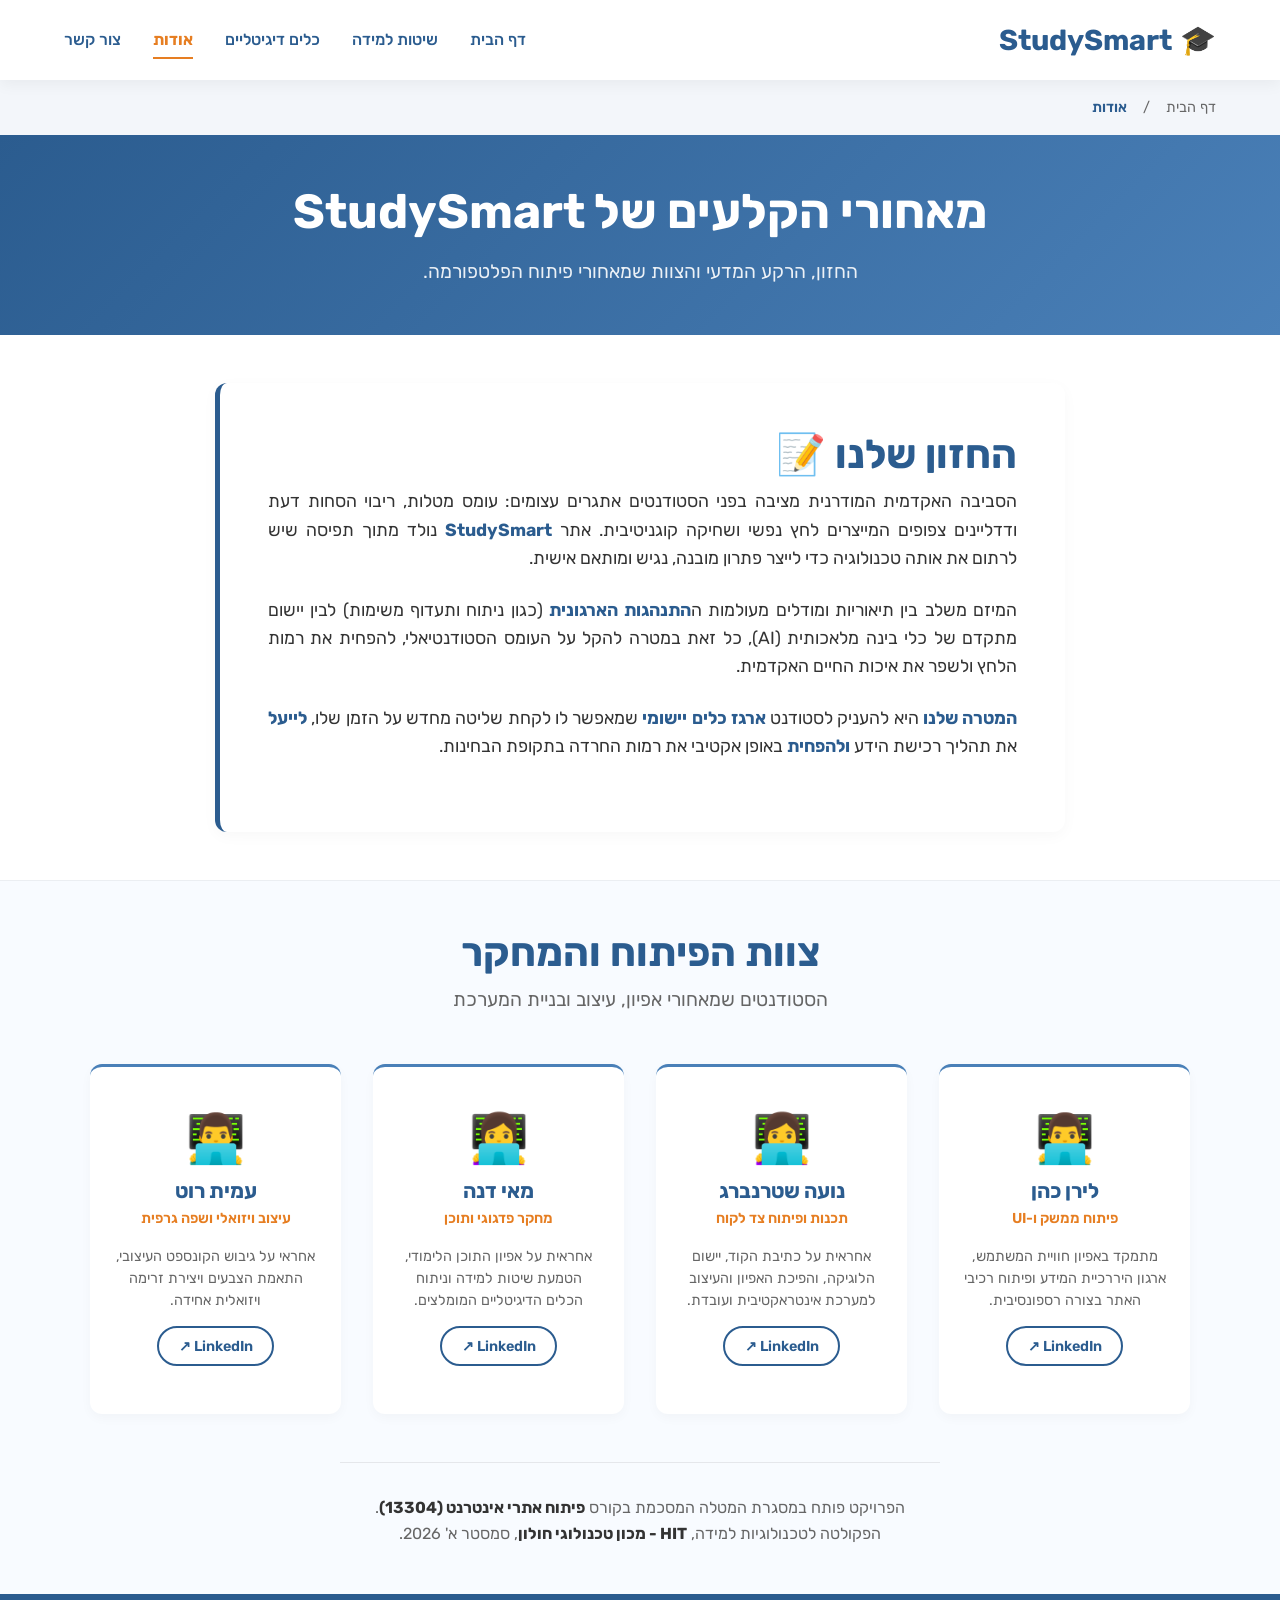
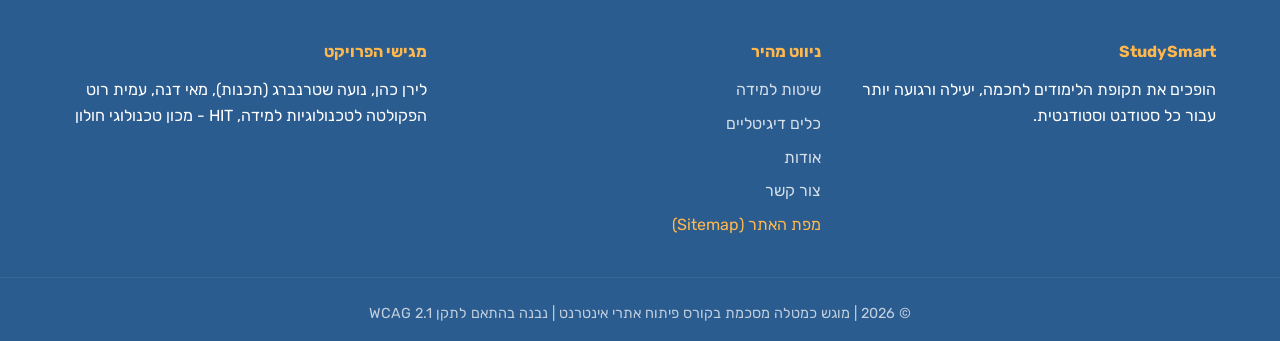
==== commit 643ca5f5: "commit7 commit7" ====
--- a/about.html
+++ b/about.html
@@ -15,33 +15,35 @@
     
         <link rel="stylesheet" href="styles/style.css">
     </head>
+    
     <body>
         <header class="header">
-        <div class="container navbar">
-            <div class="logo-container">
-                <a href="index.html" class="logo" aria-label="חזרה לדף הבית של StudySmart">
-                    <span class="logo-icon" aria-hidden="true">🎓</span>
-                    <span>StudySmart</span>
-                </a>
+            <div class="container navbar">
+                <div class="logo-container">
+                    <a href="index.html" class="logo" aria-label="חזרה לדף הבית של StudySmart">
+                        <span class="logo-icon" aria-hidden="true">🎓</span>
+                        <span>StudySmart</span>
+                    </a>
+                </div>
+        
+                <button class="hamburger" id="hamburger" aria-label="פתיחת תפריט ניווט" aria-expanded="false" aria-controls="navMenu">
+                    <span aria-hidden="true"></span>
+                    <span aria-hidden="true"></span>
+                    <span aria-hidden="true"></span>
+                </button>
+        
+                <nav id="navMenu" aria-label="תפריט ניווט ראשי">
+                    <ul class="nav-menu">
+                        <li><a href="index.html" class="nav-link">דף הבית</a></li>
+                        <li><a href="methods.html" class="nav-link">שיטות למידה</a></li>
+                        <li><a href="tools.html" class="nav-link">כלים דיגיטליים</a></li>
+                        <li><a href="about.html" class="nav-link active" aria-current="page">אודות</a></li>
+                        <li><a href="contactUs.html" class="nav-link">צור קשר</a></li>
+                    </ul>
+                </nav>
             </div>
-    
-            <button class="hamburger" id="hamburger" aria-label="פתיחת תפריט ניווט" aria-expanded="false" aria-controls="navMenu">
-                <span aria-hidden="true"></span>
-                <span aria-hidden="true"></span>
-                <span aria-hidden="true"></span>
-            </button>
-    
-            <nav id="navMenu" aria-label="תפריט ניווט ראשי">
-                <ul class="nav-menu">
-                    <li><a href="index.html" class="nav-link">דף הבית</a></li>
-                    <li><a href="methods.html" class="nav-link">שיטות למידה</a></li>
-                    <li><a href="tools.html" class="nav-link">כלים דיגיטליים</a></li>
-                    <li><a href="about.html" class="nav-link active" aria-current="page">אודות</a></li>
-                    <li><a href="contactUs.html" class="nav-link">צור קשר</a></li>
-                </ul>
-            </nav>
-        </div>
-    </header>
+        </header>
+        
         <main id="main-content">
             <nav aria-label="פירורי לחם" class="breadcrumbs-container">
                 <div class="container">
@@ -52,7 +54,7 @@
                 </div>
             </nav>
         
-            <section class="page-header text-center" aria-labelledby="page-title">
+            <section class="page-header" aria-labelledby="page-title">
                 <div class="container">
                     <h1 id="page-title" class="page-title">מאחורי הקלעים של StudySmart</h1>
                     <p class="page-subtitle">החזון, הרקע המדעי והצוות שמאחורי פיתוח הפלטפורמה.</p>
@@ -121,13 +123,14 @@
                         </article>
                     </div>
         
-                    <div class="academic-context text-center">
+                    <div class="academic-context">
                         <p>הפרויקט פותח במסגרת המטלה המסכמת בקורס <strong>פיתוח אתרי אינטרנט (13304)</strong>.</p>
                         <p>הפקולטה לטכנולוגיות למידה, <strong>HIT - מכון טכנולוגי חולון</strong>, סמסטר א' 2026.</p>
                     </div>
                 </div>
             </section>
         </main>
+        
         <footer class="footer">
             <div class="container footer-content">
                 <div class="footer-section">
@@ -153,10 +156,11 @@
                 </div>
             </div>
         
-            <div class="footer-bottom text-center">
+            <div class="footer-bottom">
                 <p>&copy; 2026 | מוגש כמטלה מסכמת בקורס פיתוח אתרי אינטרנט | נבנה בהתאם לתקן WCAG 2.1</p>
             </div>
         </footer>
+        
         <script src="jScripts/script.js"></script>
     </body>
 </html>
--- a/styles/style.css
+++ b/styles/style.css
@@ -4,41 +4,27 @@
 
 /* הגדרת משתני CSS גלובליים לשימוש חוזר בכל האתר */
 :root {
-    /* צבע ראשי - כחול כהה */
-    --primary-color: #2b5c8f;
-    /* צבע ראשי בהיר - כחול בהיר */
-    --primary-light: #4a80b8;
-    /* צבע משני - כתום חם */
-    --secondary-color: #e67e22;
-    /* צבע רקע כללי של האתר - כחלחל בהיר מאד */
-    --background-light: #f8fbff;
-    /* צבע טקסט ראשי - שחור/אפור כהה */
-    --text-main: #333333;
-    /* צבע טקסט משני/עמום - אפור */
-    --text-muted: #666666;
-    /* צבע לבן נקי */
     --white: #ffffff;
-    /* צבע חיווי פוקוס נגישות - צהוב/כתום בהיר */
-    --focus-color: #ffb84d;
-    /* גראדיאנט (מעבר צבעים) לטיפ היומי - סגול */
-    --tip-gradient: linear-gradient(135deg, #4b377c 0%, #6c5ce7 100%);
-    /* מרווחים קבועים - אקסטרה קטן */
-    --spacing-xs: 0.5rem;
-    /* מרווחים קבועים - קטן */
-    --spacing-sm: 1rem;
-    /* מרווחים קבועים - בינוני */
-    --spacing-md: 1.5rem;
-    /* מרווחים קבועים - גדול */
-    --spacing-lg: 2rem;
-    /* מרווחים קבועים - אקסטרה גדול */
-    --spacing-xl: 3rem;
-    /* מעבר מהיר של אנימציה */
-    --transition-fast: 0.2s ease;
-    /* מעבר חלק ומורכב של אנימציה */
-    --transition-smooth: 0.4s ease-in-out;
-}
-
-/* איפוס גלובלי של שוליים וריפודים לכל האלמנטים בדף */
+    --primary-color: #2b5c8f;   /* צבע ראשי - כחול כהה */
+    --primary-light: #4a80b8; /* צבע ראשי בהיר - כחול בהיר */
+    --secondary-color: #e67e22; /* צבע משני - כתום חם */
+    --background-light: #f8fbff; /* צבע רקע כללי של האתר - כחלחל בהיר מאד */
+    --text-main: #333333; /* צבע טקסט ראשי - אפור כהה */
+    --text-muted: #666666; /* צבע טקסט משני/עמום - אפור */
+    --focus-color: #ffb84d; /* צבע חיווי פוקוס נגישות - כתום בהיר */
+   
+    --tip-gradient: linear-gradient(135deg, #4b377c 0%, #6c5ce7 100%); /* גראדיאנט לטיפ היומי - סגול */
+
+    --spacing-xs: 0.5rem;    /* מרווחים קבועים - אקסטרה קטן */
+    --spacing-sm: 1rem;    /* מרווחים קבועים - קטן */
+    --spacing-md: 1.5rem;  /* מרווחים קבועים - בינוני */
+    --spacing-lg: 2rem;    /* מרווחים קבועים - גדול */
+    --spacing-xl: 3rem;    /* מרווחים קבועים - אקסטרה גדול */
+    --transition-fast: 0.2s ease;    /* מעבר מהיר של אנימציה */
+    --transition-smooth: 0.4s ease-in-out;    /* מעבר חלק ומורכב של אנימציה */
+}
+
+/* איפוס גלובלי של שוליים  לכל האלמנטים בדף */
 * {
     margin: 0;
     padding: 0;
@@ -47,70 +33,34 @@
 
 /* הגדרות בסיס עבור גוף האתר (Body) */
 body {
-    /* הגדרת גופן רוביק כברירת מחדל */
-    font-family: 'Rubik', sans-serif;
-    /* צבע הרקע של האתר */
-    background-color: var(--background-light);
-    /* צבע הגופן הראשי */
-    color: var(--text-main);
-    /* מרווח בין שורות הטקסט לקריאות מקסימלית */
-    line-height: 1.6;
-    /* מניעת גלילה אופקית מיותרת */
-    overflow-x: hidden;
-    /* סמן עכבר רגיל כברירת מחדל */
-    cursor: default;
+    font-family: 'Rubik', sans-serif;  /* הגדרת גופן רוביק כברירת מחדל */
+    background-color: var(--background-light); /* צבע הרקע של האתר */
+    color: var(--text-main); /* צבע הגופן הראשי */
+    line-height: 1.6; /* מרווח בין שורות הטקסט לקריאות מקסימלית */
+    overflow-x: hidden;  /* מניעת גלילה אופקית מיותרת */
+    cursor: default; /* סמן עכבר רגיל כברירת מחדל */
 }
 
 /* הגדרת סגנון אחיד לכל כותרות האתר */
 h1, h2, h3, h4 {
-    /* עובי גופן מודגש */
     font-weight: 700;
-    /* גובה השורה של הכותרת */
     line-height: 1.2;
-    /* צבע הכותרת כברירת מחדל */
     color: var(--primary-color);
 }
 
-/* הגדרת סגנון בסיסי לקישורים (Anchors) */
+/* הגדרת סגנון בסיסי לקישורים */
 a {
-    /* הסרת קו תחתון מובנה */
     text-decoration: none;
-    /* צבע הקישור הדיפולטי */
     color: var(--primary-color);
-    /* אפקט מעבר חלק בעת שינוי צבע */
     transition: color var(--transition-fast);
 }
-
-/* שינוי צבע הקישור בזמן ריחוף עכבר (Hover) */
 a:hover {
     color: var(--secondary-color);
-}
-
-/* מחלקת עזר למרכוז טקסט בצורה מהירה */
-.text-center {
-    text-align: center;
 }
 
 /* ==========================================================================
    2. נגישות ועזרי תצוגה (Accessibility & Utilities)
    ========================================================================== */
-
-/* עיצוב כפתור "דלג לתוכן המרכזי" עבור משתמשי מקלדת (קריטי לנגישות) */
-.skip-to-main {
-    position: absolute;
-    top: 0;
-    left: 0;
-    background-color: var(--primary-color);
-    color: var(--white);
-    padding: var(--spacing-sm) var(--spacing-lg);
-    /* הגנה שהכפתור תמיד יהיה בשכבה העליונה ביותר */
-    z-index: 9999;
-    /* הסתרה ויזואלית מוחלטת מהמסך כשאינו בפוקוס */
-    opacity: 0;
-    /* מניעת אינטראקציה כל עוד הוא מוסתר */
-    pointer-events: none;
-    font-weight: 600;
-}
 
 /* הצגת כפתור הדילוג ברגע שהוא מקבל פוקוס מהמקלדת (Tab) */
 .skip-to-main:focus {
@@ -181,9 +131,7 @@
 /* עיצוב קופסת הניווט הראשית בראש העמוד */
 .header {
     background-color: var(--white);
-    /* יצירת צל עדין מתחת לניווט */
     box-shadow: 0 4px 15px rgba(0, 0, 0, 0.05);
-    /* קיבוע התפריט בראש העמוד בזמן גלילה */
     position: sticky;
     top: 0;
     z-index: 1000;
@@ -253,15 +201,12 @@
 }
 
 /* --- Footer --- */
-
-/* עיצוב קופסת חלק תחתון של האתר (Footer) */
 .footer {
     background-color: var(--primary-color);
     color: var(--white);
     padding: var(--spacing-xl) 0 var(--spacing-sm);
 }
 
-/* עיצוב הכותרות בתוך הפוטר */
 .footer h4 {
     color: var(--focus-color);
     margin-bottom: var(--spacing-sm);
@@ -275,23 +220,25 @@
     margin-bottom: var(--spacing-lg);
 }
 
-/* רשימות הקישורים בפוטר */
+.footer-section
+{
+    text-align: right;
+}
+
+
 .footer-links {
     list-style: none;
 }
 
-/* מרווח בין שורות הקישורים בפוטר */
 .footer-links li {
     margin-bottom: var(--spacing-xs);
 }
 
-/* עיצוב צבע הקישורים בפוטר */
 .footer-links a {
     color: var(--white);
     opacity: 0.8;
 }
 
-/* שינוי צבע הקישורים בפוטר בריחוף או קישורים מודגשים (כמו מפת אתר) */
 .footer-links a:hover, .footer-links .highlight-link {
     opacity: 1;
     color: var(--focus-color);
@@ -303,6 +250,7 @@
     padding-top: var(--spacing-md);
     font-size: 0.9rem;
     opacity: 0.7;
+    text-align: center;
 }
 
 /* ==========================================================================
@@ -356,7 +304,6 @@
 .breadcrumbs-container {
     background-color: rgba(0, 0, 0, 0.02);
     padding: var(--spacing-sm) 0;
-    border-bottom: 1px solid var(--primary-light);
 }
 
 /* רשימת פירורי הלחם */
@@ -373,7 +320,7 @@
     align-items: center;
 }
 
-/* הוספת תו מפריד (לוכסן) בין פירורי הלחם, למעט האיבר האחרון */
+/* הוספת תו מפריד בין פירורי הלחם, למעט האיבר האחרון */
 .breadcrumbs li:not(:last-child)::after {
     content: '/';
     margin-right: var(--spacing-sm);
@@ -402,6 +349,7 @@
 .page-header {
     padding: var(--spacing-xl) 0;
     background: linear-gradient(135deg, var(--primary-color) 0%, var(--primary-light) 100%);
+    text-align: center;
 }
 
 /* עיצוב הגופן של כותרת העמוד הפנימי */
@@ -417,7 +365,7 @@
     color: rgba(255, 255, 255, 0.9);
 }
 
-/* --- Forms (Global Form Styles) --- */
+/* --- Forms --- */
 
 /* קבוצת שדה טופס - מסדרת את הלייבל והאינפוט אחד מעל השני */
 .form-group {
@@ -467,8 +415,6 @@
    ========================================================================== */
 
 /* --- Hero --- */
-
-/* אזור ההצגה הראשי של עמוד הבית (תמונת רקע וגובה) */
 .hero {
     text-align: center;
     padding: 80px 0;
@@ -528,23 +474,19 @@
     border-radius: 12px;
     text-align: center;
     box-shadow: 0 5px 15px rgba(0, 0, 0, 0.05);
-    /* פס עליון מעוצב בצבע המותג */
     border-top: 4px solid var(--primary-light);
     transition: transform var(--transition-smooth), box-shadow var(--transition-smooth);
 }
 
-/* האייקון/אימוג'י הגדול בראש כרטיסיית הפיצ'ר */
 .card-icon {
     font-size: 3rem;
     margin-bottom: var(--spacing-md);
 }
 
-/* מרווח מתחת לכותרת הכרטיסייה */
 .feature-card h3 {
     margin-bottom: var(--spacing-sm);
 }
 
-/* עיצוב פסקת התיאור של הכרטיסייה ודחיפת הכפתור לתחתית */
 .feature-card p {
     flex-grow: 1;
     color: var(--text-muted);
@@ -553,13 +495,11 @@
 
 /* --- Sound Lab --- */
 
-/* רקע ייחודי לסקשן מעבדת הסאונד */
 .section-sounds {
     background-color: var(--background-light);
     border-top: 1px solid rgba(0, 0, 0, 0.05);
 }
 
-/* רשת הגריד להצגת כרטיסיות הסאונד */
 .sounds-grid {
     display: grid;
     grid-template-columns: repeat(auto-fit, minmax(280px, 1fr));
@@ -574,11 +514,9 @@
     text-align: center;
     box-shadow: 0 4px 15px rgba(0, 0, 0, 0.04);
     transition: transform var(--transition-fast), box-shadow var(--transition-fast);
-    /* קו תחתון דקורטיבי */
     border-bottom: 4px solid var(--primary-light);
 }
 
-/* קופסת האימוג'י הגדול של כרטיסיית הסאונד */
 .sound-icon {
     font-size: 3.5rem;
     margin-bottom: var(--spacing-md);
@@ -586,13 +524,11 @@
     padding: var(--spacing-sm);
 }
 
-/* כותרת הסאונד */
 .sound-content h3 {
     margin-bottom: var(--spacing-sm);
     font-size: 1.4rem;
 }
 
-/* פירוט קצר על סוג הסאונד */
 .sound-content p {
     color: var(--text-muted);
     margin-bottom: var(--spacing-lg);
@@ -600,8 +536,6 @@
 }
 
 /* --- Tip of the Day (Aside) --- */
-
-/* עיצוב בלוק הטיפ היומי (רכיב צדדי/Aside) */
 .tip-of-the-day {
     background: var(--tip-gradient);
     color: var(--white);
@@ -628,7 +562,7 @@
 }
 
 /* ==========================================================================
-   6. עמוד פנימי: שיטות למידה (Methods Page)
+   6. עמוד שיטות למידה (Methods Page)
    ========================================================================== */
 
 /* --- מטריצת אייזנהואר --- */
@@ -705,8 +639,6 @@
 }
 
 /* --- סביבת תרגול ופתקיות --- */
-
-/* אזור לוח העבודה/קנבס של גרירת המשימות */
 .practice-canvas-area {
     background-color: #fcfcfc;
     border: 2px dashed var(--primary-light);
@@ -749,7 +681,6 @@
     display: flex;
     align-items: center;
     justify-content: center;
-    /* פס תחתון כהה יותר לקבלת תלת מימד */
     border-bottom: 2px solid #e1d48c;
 }
 
@@ -816,7 +747,7 @@
     transform: rotate(270deg);
 }
 
-/* פס התקדמות אדום חי של שעון הפומודורו */
+/* פס התקדמות חי של שעון הפומודורו */
 .progress-ring-active {
     stroke-dasharray: 553;
     stroke-dashoffset: 0;
@@ -1067,12 +998,10 @@
 }
 
 /* ==========================================================================
-   8. עמודים פנימיים נוספים (About, Contact & Sitemap)
+   8. עמוד אודות (about.html) 
    ========================================================================== */
 
-/* --- אודות (About Page) --- */
-
-/* קופסת סיפור הרקע של המיזם עם פס שמאלי מעוצב */
+/* קופסת סיפור */
 .about-story-block {
     max-width: 850px;
     margin: 0 auto;
@@ -1083,7 +1012,6 @@
     border-left: 5px solid var(--primary-color);
 }
 
-/* עיצוב פסקאות הסיפור (יישור טקסט דו-צדדי לקריאות אקדמית) */
 .story-content p {
     font-size: 1.1rem;
     color: var(--text-main);
@@ -1091,7 +1019,6 @@
     text-align: justify;
 }
 
-/* הדגשות טקסט בתוך הסיפור בצבע המותג */
 .story-content strong {
     color: var(--primary-color);
 }
@@ -1122,7 +1049,7 @@
     transition: transform var(--transition-fast), box-shadow var(--transition-fast);
 }
 
-/* אזור האוזניות/אוואטר האימוג'י של המפתח */
+/* אזור האימוג'י של המפתח */
 .team-avatar {
     font-size: 3rem;
     margin-bottom: var(--spacing-sm);
@@ -1159,6 +1086,7 @@
     border-top: 1px solid rgba(0, 0, 0, 0.08);
     color: var(--text-muted);
     font-size: 1rem;
+    text-align: center;
 }
 
 /* צבע הדגשת הטקסט בקונטקסט האקדמי */
@@ -1166,9 +1094,11 @@
     color: var(--text-main);
 }
 
-/* --- צור קשר (Contact Page) --- */
-
-/* מעטפת עמוד צור קשר (חלוקה של 2 שלישים לטופס, ושליש אחד לפרטי המוסד) */
+
+/* ==========================================================================
+   9. עמוד צור קשר (contactUs.html) 
+   ========================================================================== */
+
 .contact-wrapper {
     display: grid;
     grid-template-columns: 2fr 1fr;
@@ -1177,7 +1107,7 @@
     margin: 0 auto;
 }
 
-/* קופסת מיכל הטופס הלבנה */
+/* קופסת הטופס  */
 .contact-form-container {
     background-color: var(--white);
     padding: var(--spacing-xl);
@@ -1206,7 +1136,7 @@
     gap: var(--spacing-lg);
 }
 
-/* כרטיסיית מידע בודדת (פרטי פקולטה / צוות) עם קו ימני כתום */
+/* כרטיסיית מידע בודדת */
 .info-card {
     background-color: var(--white);
     padding: var(--spacing-lg);
@@ -1259,7 +1189,9 @@
     font-weight: bold;
 }
 
-/* --- מפת האתר (Sitemap) --- */
+/* ==========================================================================
+   10. עמוד מפת האתר (sitemap.html) 
+   ========================================================================== */
 
 /* קופסת המעטפת של מפת האתר */
 .sitemap-container {
@@ -1334,7 +1266,10 @@
     pointer-events: none;
 }
 
-/* --- אפקטי ריחוף ואנימציות קבועות --- */
+
+/* ==========================================================================
+   11. אפקטי ריחוף ואנימציות קבועות
+   ========================================================================== */
 
 /* מעטפת חץ הגלילה האלגנטי בהירו */
 .scroll-indicator {
@@ -1381,7 +1316,7 @@
 
 
 /* ==========================================================================
-   9. רספונסיביות ומדיה קוויריז (All Media Queries - Consolidated)
+   12. רספונסיביות ומדיה קוויריז (All Media Queries - Consolidated)
    ========================================================================== */
 
 /* --- טאבלטים ומסכים בינוניים (נקודת שבירה: 992 פיקסלים ומטה) --- */
